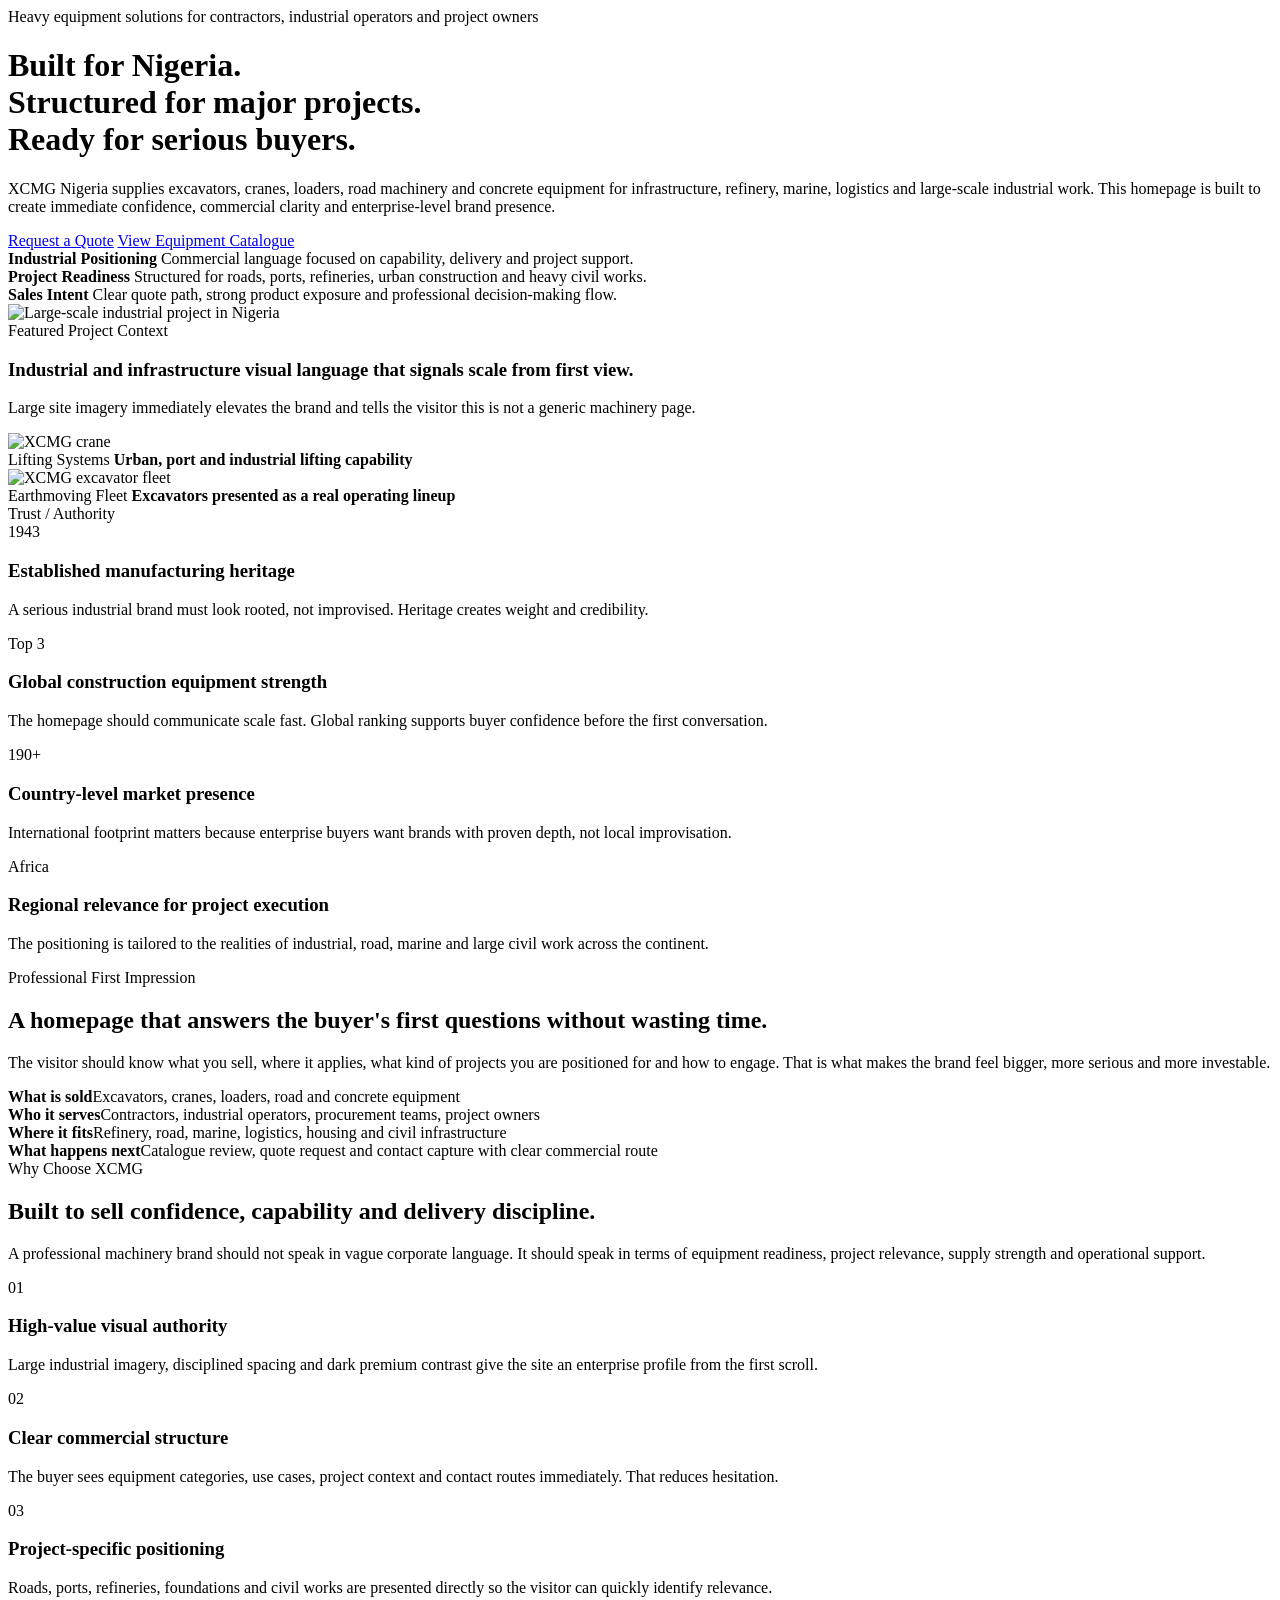
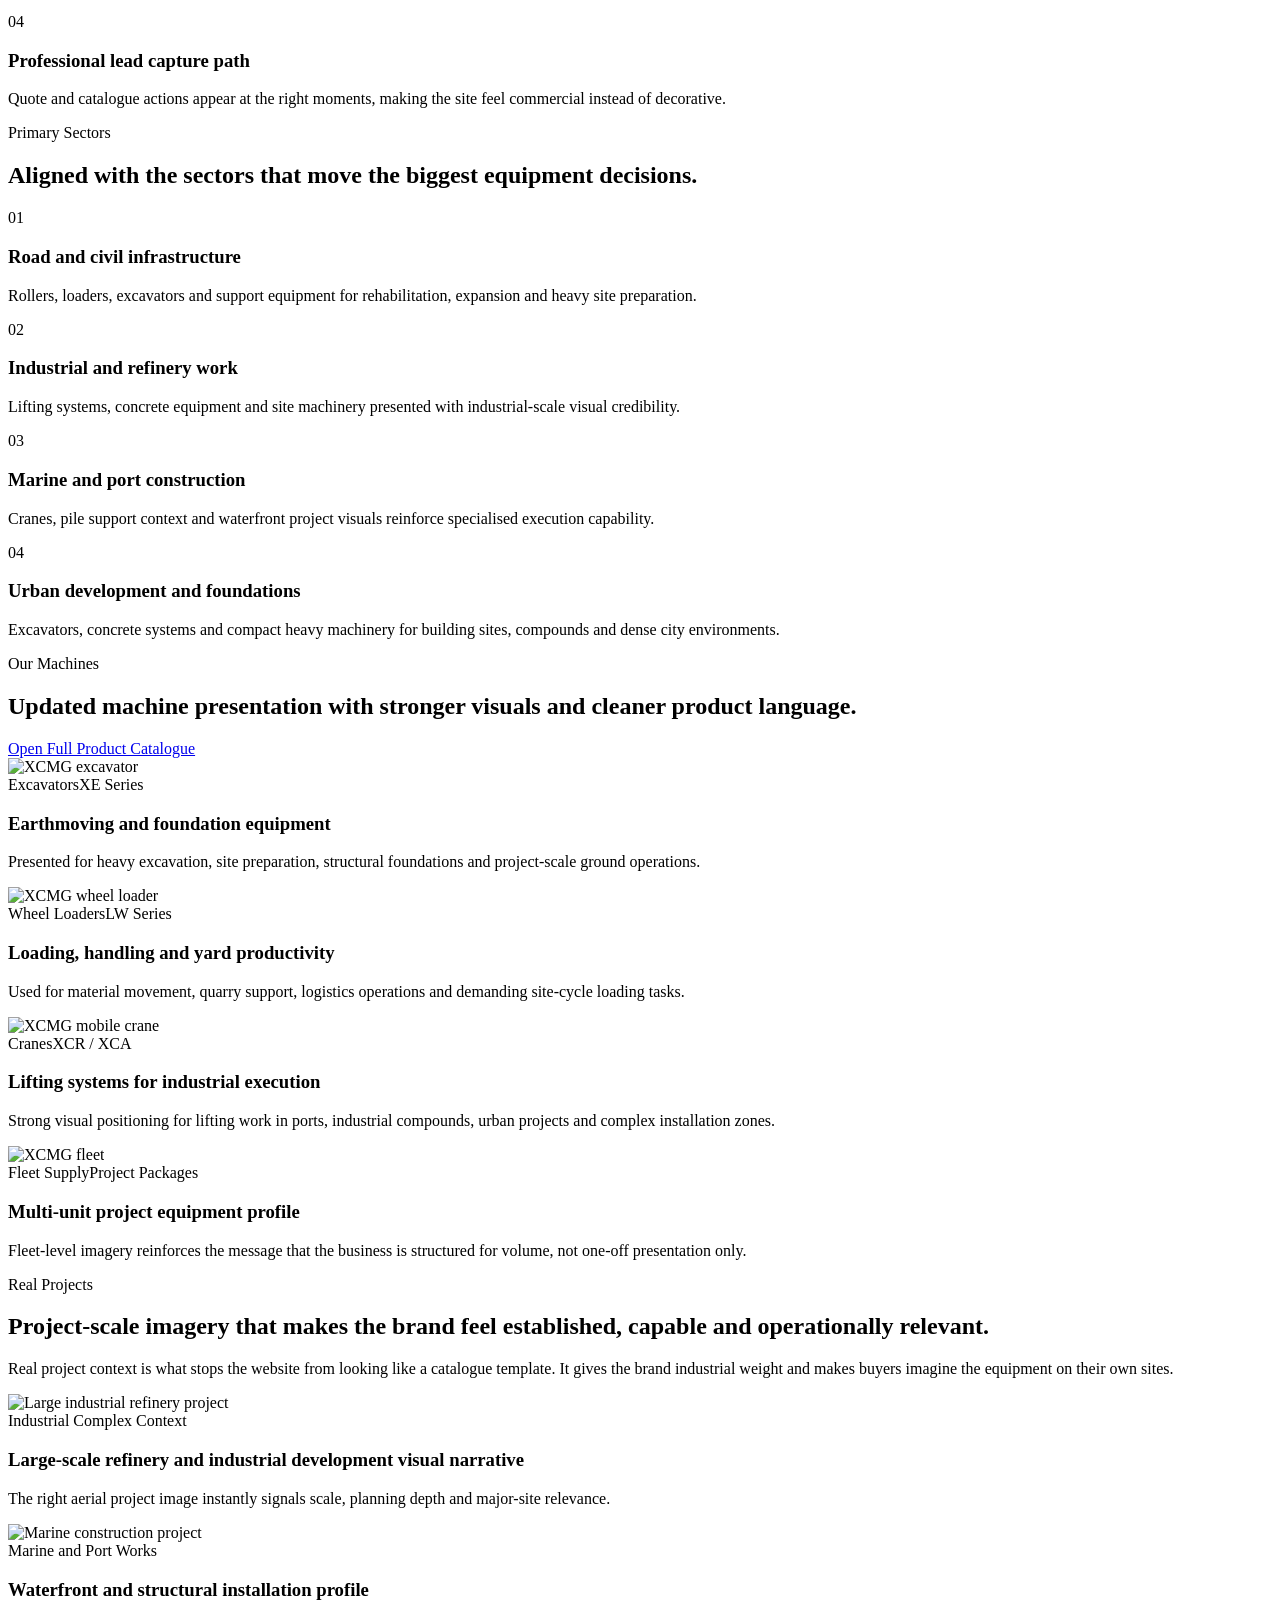
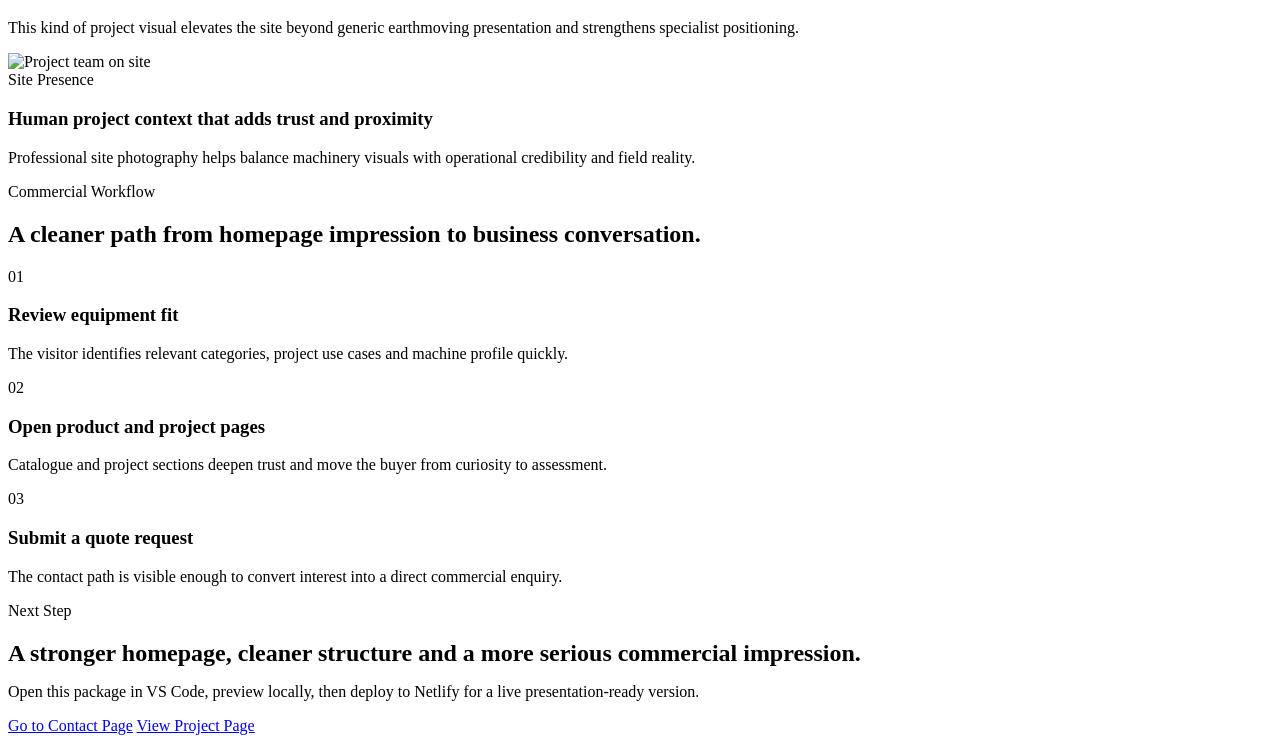
==== index.html @ af23883f "Add files via upload" ====
<!DOCTYPE html>
<html lang="en">
<head>
  <meta charset="UTF-8">
  <meta name="viewport" content="width=device-width, initial-scale=1.0">
  <title>XCMG Nigeria | Heavy Equipment Solutions for Industrial and Infrastructure Projects</title>
  <meta name="description" content="Professional XCMG Nigeria homepage designed for industrial, infrastructure, refinery, road and port projects across Nigeria and West Africa.">
  <link rel="stylesheet" href="css/global.css">
</head>
<body>
  <div id="nav-root"></div>

  <header class="hero hero-pro">
    <div class="hero-overlay-grid"></div>
    <div class="container hero-pro-wrap">
      <div class="hero-copy reveal visible-first">
        <span class="badge">Heavy equipment solutions for contractors, industrial operators and project owners</span>
        <h1>Built for Nigeria.<br>Structured for major projects.<br>Ready for serious buyers.</h1>
        <p>
          XCMG Nigeria supplies excavators, cranes, loaders, road machinery and concrete equipment for infrastructure, refinery,
          marine, logistics and large-scale industrial work. This homepage is built to create immediate confidence, commercial clarity
          and enterprise-level brand presence.
        </p>
        <div class="btn-row hero-actions">
          <a class="btn btn-primary" href="pages/contact.html">Request a Quote</a>
          <a class="btn btn-outline-light" href="pages/products.html">View Equipment Catalogue</a>
        </div>
        <div class="hero-metrics">
          <div class="hero-metric">
            <strong>Industrial Positioning</strong>
            <span>Commercial language focused on capability, delivery and project support.</span>
          </div>
          <div class="hero-metric">
            <strong>Project Readiness</strong>
            <span>Structured for roads, ports, refineries, urban construction and heavy civil works.</span>
          </div>
          <div class="hero-metric">
            <strong>Sales Intent</strong>
            <span>Clear quote path, strong product exposure and professional decision-making flow.</span>
          </div>
        </div>
      </div>

      <aside class="hero-stage reveal visible-first">
        <div class="hero-stage-main">
          <img src="images/dangote-aerial.png" alt="Large-scale industrial project in Nigeria">
          <div class="hero-stage-card">
            <span class="mini-label">Featured Project Context</span>
            <h3>Industrial and infrastructure visual language that signals scale from first view.</h3>
            <p>Large site imagery immediately elevates the brand and tells the visitor this is not a generic machinery page.</p>
          </div>
        </div>
        <div class="hero-stage-grid">
          <article class="stage-tile">
            <img src="images/xcr90-crane.png" alt="XCMG crane">
            <div>
              <span class="mini-label">Lifting Systems</span>
              <strong>Urban, port and industrial lifting capability</strong>
            </div>
          </article>
          <article class="stage-tile">
            <img src="images/excavator-fleet.png" alt="XCMG excavator fleet">
            <div>
              <span class="mini-label">Earthmoving Fleet</span>
              <strong>Excavators presented as a real operating lineup</strong>
            </div>
          </article>
        </div>
      </aside>
    </div>
  </header>

  <section class="section authority-band">
    <div class="container">
      <div class="eyebrow">Trust / Authority</div>
      <div class="authority-grid">
        <article class="authority-card reveal">
          <span class="authority-number">1943</span>
          <h3>Established manufacturing heritage</h3>
          <p>A serious industrial brand must look rooted, not improvised. Heritage creates weight and credibility.</p>
        </article>
        <article class="authority-card reveal">
          <span class="authority-number">Top 3</span>
          <h3>Global construction equipment strength</h3>
          <p>The homepage should communicate scale fast. Global ranking supports buyer confidence before the first conversation.</p>
        </article>
        <article class="authority-card reveal">
          <span class="authority-number">190+</span>
          <h3>Country-level market presence</h3>
          <p>International footprint matters because enterprise buyers want brands with proven depth, not local improvisation.</p>
        </article>
        <article class="authority-card reveal">
          <span class="authority-number">Africa</span>
          <h3>Regional relevance for project execution</h3>
          <p>The positioning is tailored to the realities of industrial, road, marine and large civil work across the continent.</p>
        </article>
      </div>
    </div>
  </section>

  <section class="section section-tight trust-professional">
    <div class="container">
      <div class="trust-professional-grid">
        <div class="reveal">
          <div class="eyebrow">Professional First Impression</div>
          <h2 class="section-title">A homepage that answers the buyer's first questions without wasting time.</h2>
          <p class="section-sub">
            The visitor should know what you sell, where it applies, what kind of projects you are positioned for and how to engage.
            That is what makes the brand feel bigger, more serious and more investable.
          </p>
        </div>
        <div class="trust-professional-panel reveal">
          <div class="trust-row"><strong>What is sold</strong><span>Excavators, cranes, loaders, road and concrete equipment</span></div>
          <div class="trust-row"><strong>Who it serves</strong><span>Contractors, industrial operators, procurement teams, project owners</span></div>
          <div class="trust-row"><strong>Where it fits</strong><span>Refinery, road, marine, logistics, housing and civil infrastructure</span></div>
          <div class="trust-row"><strong>What happens next</strong><span>Catalogue review, quote request and contact capture with clear commercial route</span></div>
        </div>
      </div>
    </div>
  </section>

  <section class="section why-xcmg">
    <div class="container">
      <div class="eyebrow">Why Choose XCMG</div>
      <h2 class="section-title reveal">Built to sell confidence, capability and delivery discipline.</h2>
      <p class="section-sub reveal">
        A professional machinery brand should not speak in vague corporate language. It should speak in terms of equipment readiness,
        project relevance, supply strength and operational support.
      </p>
      <div class="why-grid">
        <article class="why-card reveal">
          <span class="why-index">01</span>
          <h3>High-value visual authority</h3>
          <p>Large industrial imagery, disciplined spacing and dark premium contrast give the site an enterprise profile from the first scroll.</p>
        </article>
        <article class="why-card reveal">
          <span class="why-index">02</span>
          <h3>Clear commercial structure</h3>
          <p>The buyer sees equipment categories, use cases, project context and contact routes immediately. That reduces hesitation.</p>
        </article>
        <article class="why-card reveal">
          <span class="why-index">03</span>
          <h3>Project-specific positioning</h3>
          <p>Roads, ports, refineries, foundations and civil works are presented directly so the visitor can quickly identify relevance.</p>
        </article>
        <article class="why-card reveal">
          <span class="why-index">04</span>
          <h3>Professional lead capture path</h3>
          <p>Quote and catalogue actions appear at the right moments, making the site feel commercial instead of decorative.</p>
        </article>
      </div>
    </div>
  </section>

  <section class="section sectors-strip">
    <div class="container">
      <div class="eyebrow">Primary Sectors</div>
      <h2 class="section-title reveal">Aligned with the sectors that move the biggest equipment decisions.</h2>
      <div class="sector-grid-pro">
        <article class="sector-card-pro card reveal">
          <span class="sector-code">01</span>
          <h3>Road and civil infrastructure</h3>
          <p>Rollers, loaders, excavators and support equipment for rehabilitation, expansion and heavy site preparation.</p>
        </article>
        <article class="sector-card-pro card reveal">
          <span class="sector-code">02</span>
          <h3>Industrial and refinery work</h3>
          <p>Lifting systems, concrete equipment and site machinery presented with industrial-scale visual credibility.</p>
        </article>
        <article class="sector-card-pro card reveal">
          <span class="sector-code">03</span>
          <h3>Marine and port construction</h3>
          <p>Cranes, pile support context and waterfront project visuals reinforce specialised execution capability.</p>
        </article>
        <article class="sector-card-pro card reveal">
          <span class="sector-code">04</span>
          <h3>Urban development and foundations</h3>
          <p>Excavators, concrete systems and compact heavy machinery for building sites, compounds and dense city environments.</p>
        </article>
      </div>
    </div>
  </section>

  <section class="section our-machines-pro">
    <div class="container">
      <div class="machines-header">
        <div>
          <div class="eyebrow">Our Machines</div>
          <h2 class="section-title reveal">Updated machine presentation with stronger visuals and cleaner product language.</h2>
        </div>
        <a class="btn btn-outline reveal" href="pages/products.html">Open Full Product Catalogue</a>
      </div>
      <div class="machine-grid-pro">
        <article class="machine-card-pro reveal">
          <div class="machine-media-pro"><img src="images/xe215c-cutout.png" alt="XCMG excavator"></div>
          <div class="machine-body-pro">
            <div class="machine-head"><span class="machine-label">Excavators</span><span class="machine-model">XE Series</span></div>
            <h3>Earthmoving and foundation equipment</h3>
            <p>Presented for heavy excavation, site preparation, structural foundations and project-scale ground operations.</p>
          </div>
        </article>
        <article class="machine-card-pro reveal">
          <div class="machine-media-pro"><img src="images/loader-yard.png" alt="XCMG wheel loader"></div>
          <div class="machine-body-pro">
            <div class="machine-head"><span class="machine-label">Wheel Loaders</span><span class="machine-model">LW Series</span></div>
            <h3>Loading, handling and yard productivity</h3>
            <p>Used for material movement, quarry support, logistics operations and demanding site-cycle loading tasks.</p>
          </div>
        </article>
        <article class="machine-card-pro reveal">
          <div class="machine-media-pro"><img src="images/xcr90-crane.png" alt="XCMG mobile crane"></div>
          <div class="machine-body-pro">
            <div class="machine-head"><span class="machine-label">Cranes</span><span class="machine-model">XCR / XCA</span></div>
            <h3>Lifting systems for industrial execution</h3>
            <p>Strong visual positioning for lifting work in ports, industrial compounds, urban projects and complex installation zones.</p>
          </div>
        </article>
        <article class="machine-card-pro reveal">
          <div class="machine-media-pro"><img src="images/excavator-fleet.png" alt="XCMG fleet"></div>
          <div class="machine-body-pro">
            <div class="machine-head"><span class="machine-label">Fleet Supply</span><span class="machine-model">Project Packages</span></div>
            <h3>Multi-unit project equipment profile</h3>
            <p>Fleet-level imagery reinforces the message that the business is structured for volume, not one-off presentation only.</p>
          </div>
        </article>
      </div>
    </div>
  </section>

  <section class="section real-projects-pro">
    <div class="container">
      <div class="eyebrow">Real Projects</div>
      <h2 class="section-title reveal">Project-scale imagery that makes the brand feel established, capable and operationally relevant.</h2>
      <p class="section-sub reveal">
        Real project context is what stops the website from looking like a catalogue template. It gives the brand industrial weight and
        makes buyers imagine the equipment on their own sites.
      </p>

      <div class="projects-grid-pro">
        <article class="project-pro project-large reveal">
          <div class="project-pro-media"><img src="images/dangote-aerial.png" alt="Large industrial refinery project"></div>
          <div class="project-pro-body">
            <span class="stat-chip">Industrial Complex Context</span>
            <h3>Large-scale refinery and industrial development visual narrative</h3>
            <p>The right aerial project image instantly signals scale, planning depth and major-site relevance.</p>
          </div>
        </article>
        <article class="project-pro reveal">
          <div class="project-pro-media"><img src="images/marine-crane-project.png" alt="Marine construction project"></div>
          <div class="project-pro-body">
            <span class="stat-chip">Marine and Port Works</span>
            <h3>Waterfront and structural installation profile</h3>
            <p>This kind of project visual elevates the site beyond generic earthmoving presentation and strengthens specialist positioning.</p>
          </div>
        </article>
        <article class="project-pro reveal">
          <div class="project-pro-media"><img src="images/site-team.png" alt="Project team on site"></div>
          <div class="project-pro-body">
            <span class="stat-chip">Site Presence</span>
            <h3>Human project context that adds trust and proximity</h3>
            <p>Professional site photography helps balance machinery visuals with operational credibility and field reality.</p>
          </div>
        </article>
      </div>
    </div>
  </section>

  <section class="section section-tight process-band">
    <div class="container">
      <div class="eyebrow">Commercial Workflow</div>
      <h2 class="section-title reveal">A cleaner path from homepage impression to business conversation.</h2>
      <div class="process-grid-pro">
        <article class="process-card reveal">
          <span>01</span>
          <h3>Review equipment fit</h3>
          <p>The visitor identifies relevant categories, project use cases and machine profile quickly.</p>
        </article>
        <article class="process-card reveal">
          <span>02</span>
          <h3>Open product and project pages</h3>
          <p>Catalogue and project sections deepen trust and move the buyer from curiosity to assessment.</p>
        </article>
        <article class="process-card reveal">
          <span>03</span>
          <h3>Submit a quote request</h3>
          <p>The contact path is visible enough to convert interest into a direct commercial enquiry.</p>
        </article>
      </div>
    </div>
  </section>

  <section class="section-sm">
    <div class="container">
      <div class="cta-band reveal">
        <div>
          <div class="eyebrow">Next Step</div>
          <h2 class="section-title light" style="margin-bottom:10px">A stronger homepage, cleaner structure and a more serious commercial impression.</h2>
          <p class="section-sub light">Open this package in VS Code, preview locally, then deploy to Netlify for a live presentation-ready version.</p>
        </div>
        <div class="btn-row">
          <a class="btn btn-primary" href="pages/contact.html">Go to Contact Page</a>
          <a class="btn btn-outline-light" href="pages/projects.html">View Project Page</a>
        </div>
      </div>
    </div>
  </section>

  <div id="footer-root"></div>
  <script src="js/global.js"></script>
  <script>injectLayout('home');</script>
</body>
</html>
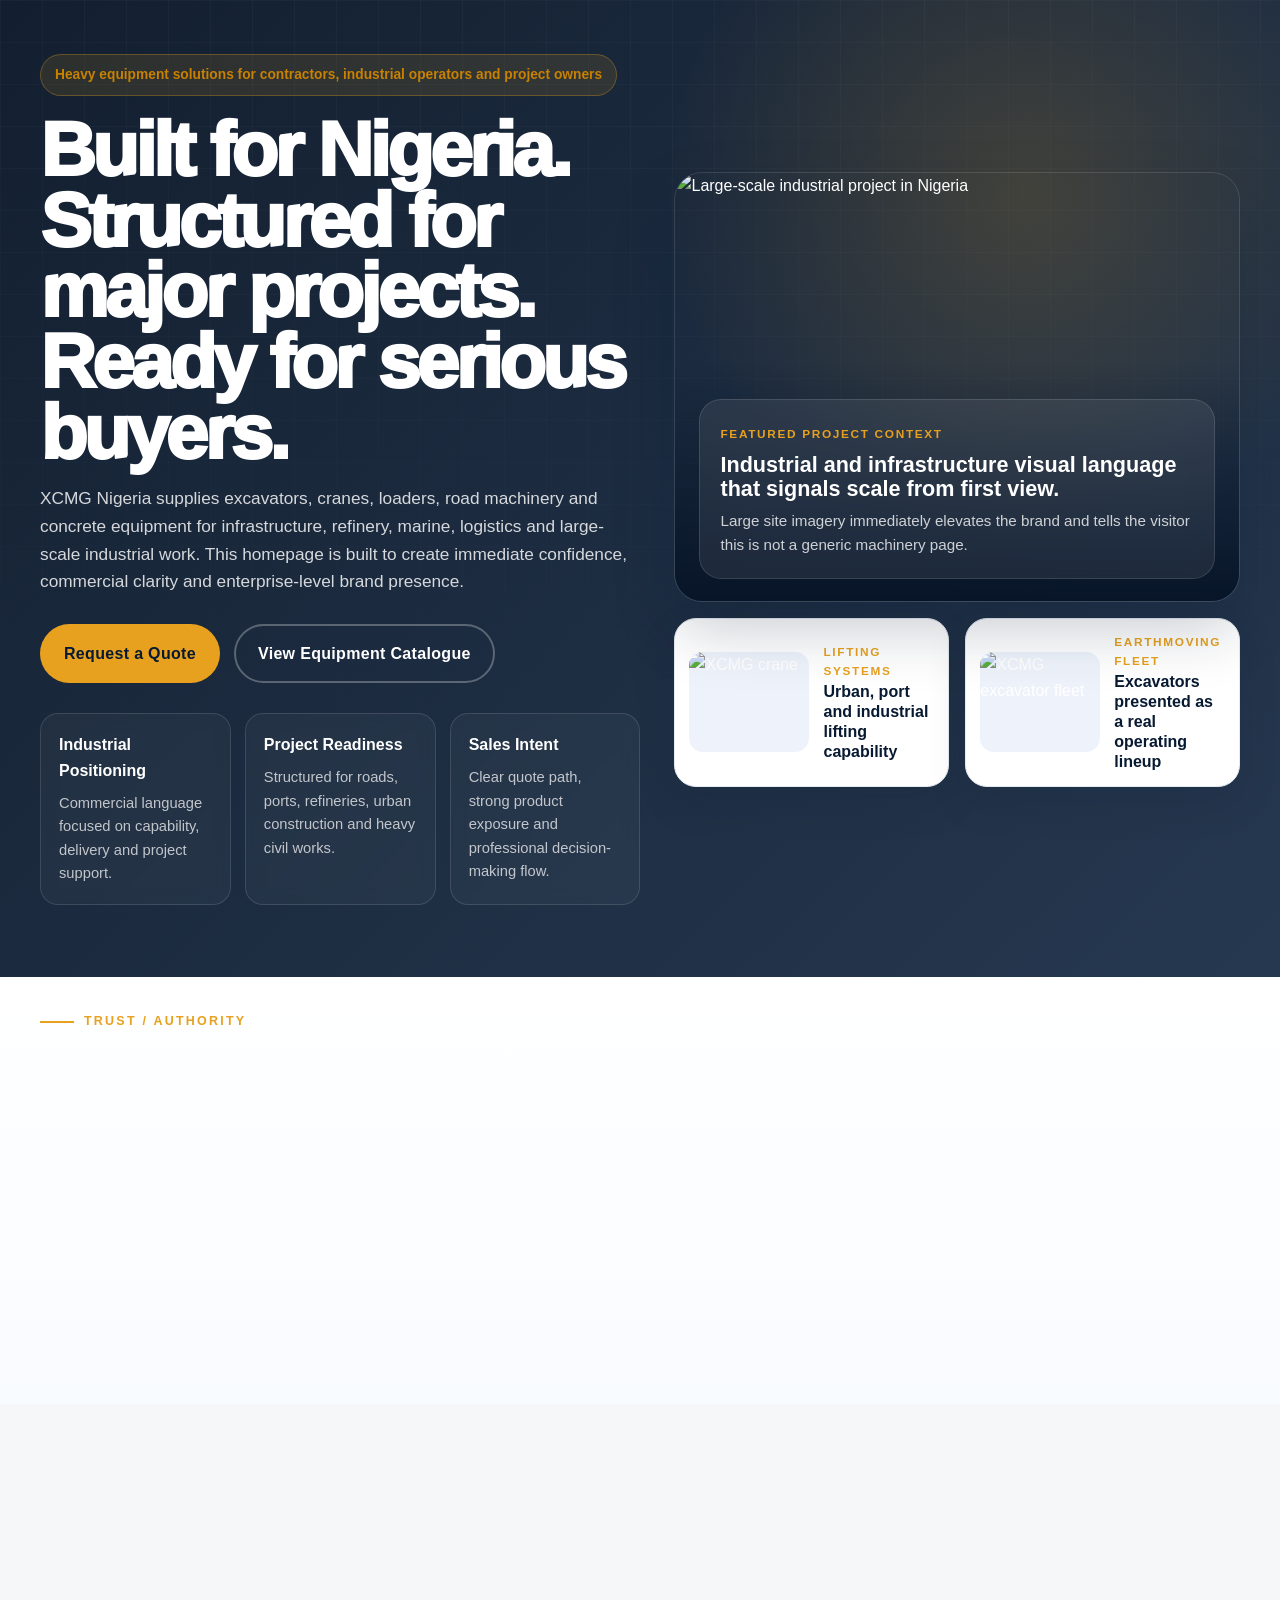
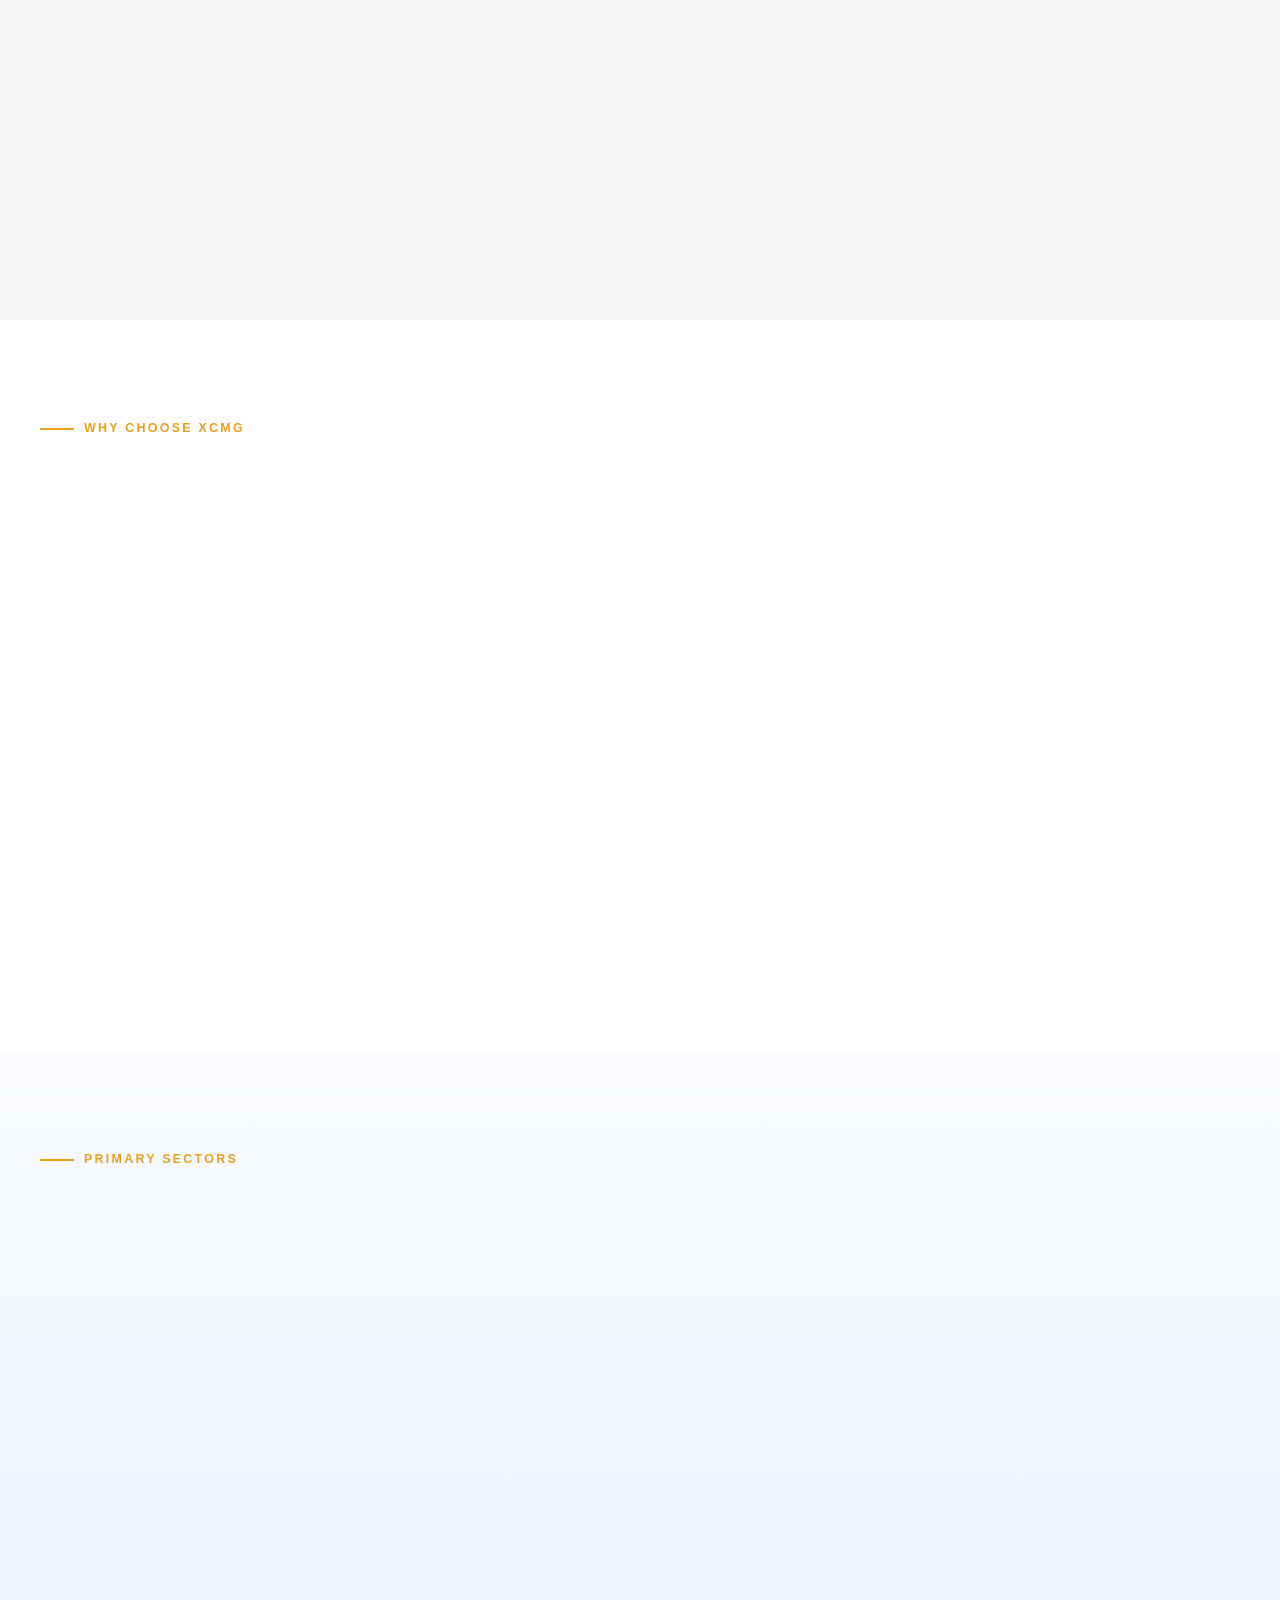
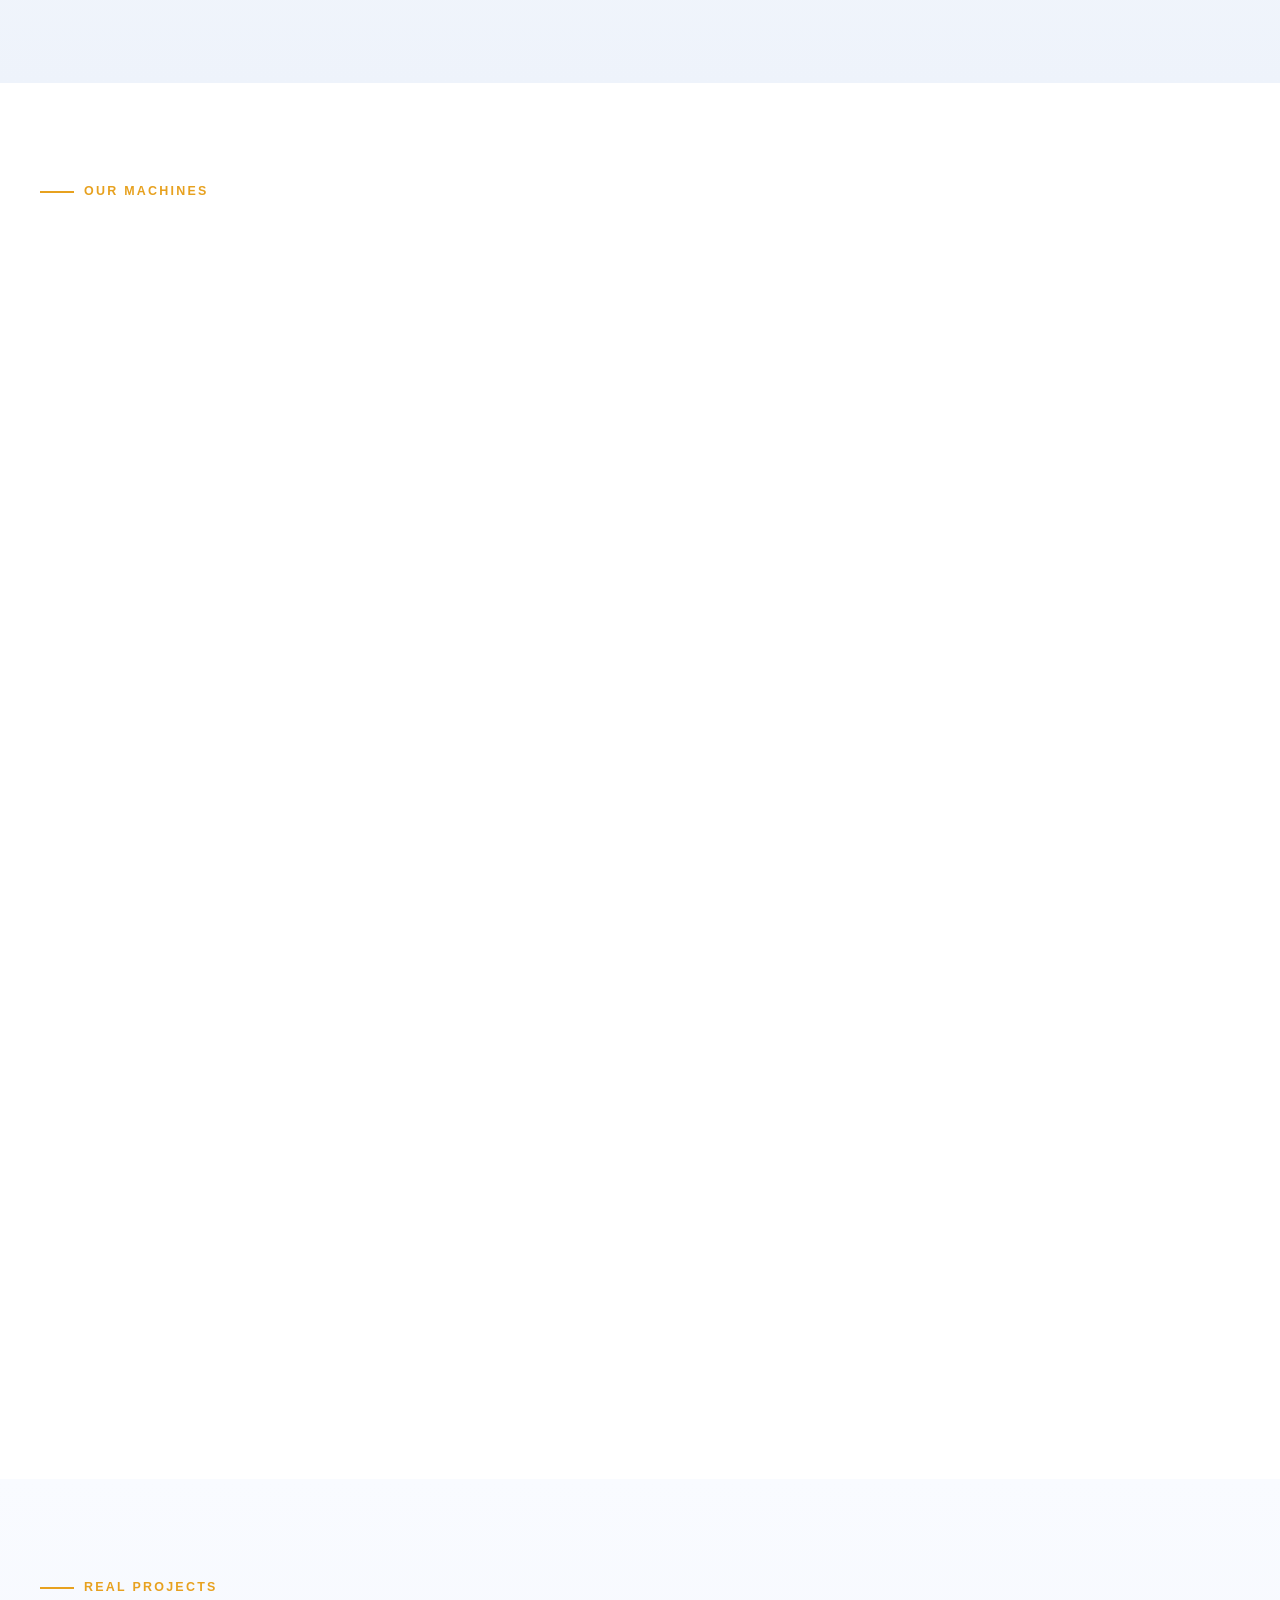
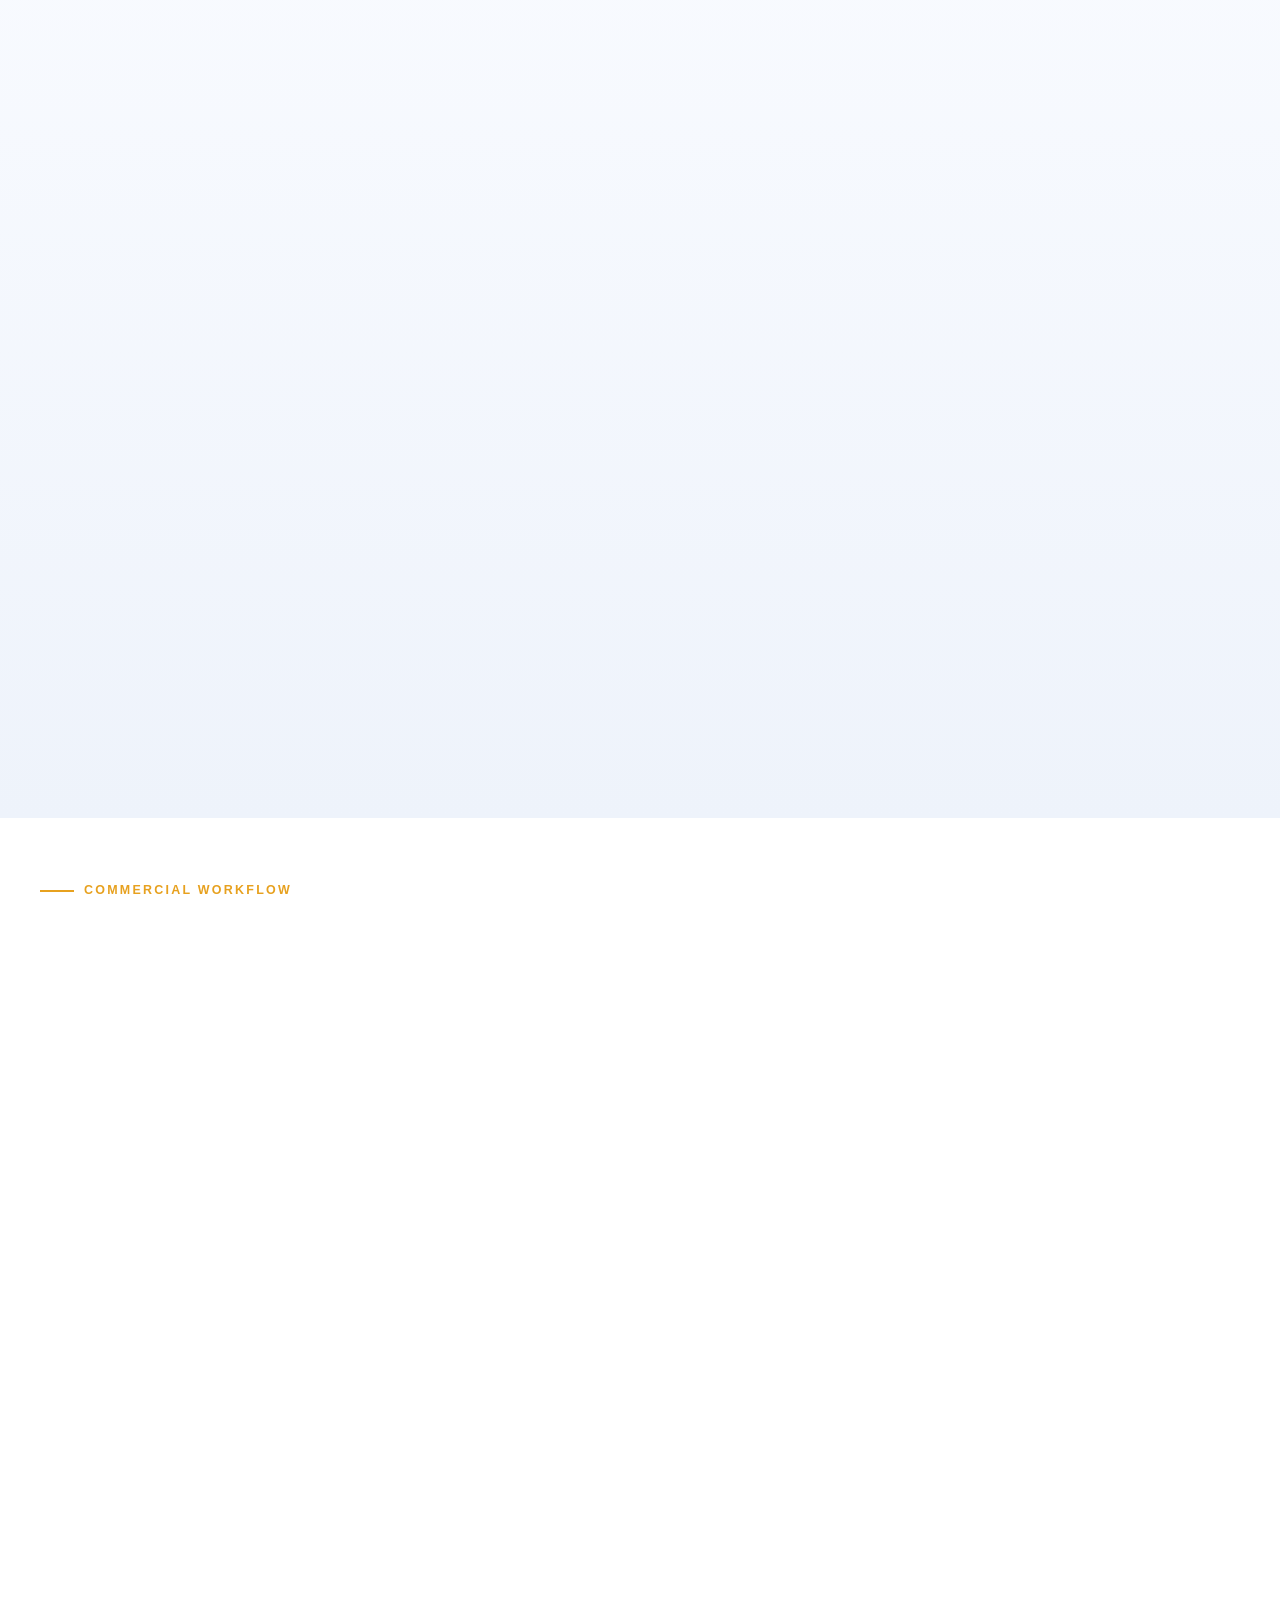
==== commit 22be8e7a: "Update stylesheet link path in index.html" ====
--- a/index.html
+++ b/index.html
@@ -5,7 +5,7 @@
   <meta name="viewport" content="width=device-width, initial-scale=1.0">
   <title>XCMG Nigeria | Heavy Equipment Solutions for Industrial and Infrastructure Projects</title>
   <meta name="description" content="Professional XCMG Nigeria homepage designed for industrial, infrastructure, refinery, road and port projects across Nigeria and West Africa.">
-  <link rel="stylesheet" href="css/global.css">
+  <link rel="stylesheet" href="global.css">
 </head>
 <body>
   <div id="nav-root"></div>
--- a/global.css
+++ b/global.css
@@ -0,0 +1,240 @@
+:root{
+  --navy:#081a32;
+  --navy-2:#0d274a;
+  --navy-3:#133761;
+  --gold:#e7a11f;
+  --gold-2:#f2bc55;
+  --white:#fff;
+  --off:#f6f7f9;
+  --text:#172033;
+  --muted:#6c768a;
+  --line:#e5e9f0;
+  --success:#1fa971;
+  --shadow:0 16px 40px rgba(8,26,50,.12);
+  --shadow-lg:0 28px 60px rgba(8,26,50,.22);
+  --radius:16px;
+  --radius-sm:10px;
+  --container:1200px;
+  --nav-h:78px;
+}
+*{box-sizing:border-box}
+html{scroll-behavior:smooth}
+body{margin:0;font-family:Inter,Segoe UI,Roboto,Arial,sans-serif;color:var(--text);background:#fff;line-height:1.6}
+a{text-decoration:none;color:inherit}
+img{max-width:100%;display:block}
+button,input,select,textarea{font:inherit}
+.container{width:min(var(--container),calc(100% - 40px));margin:0 auto}
+.section{padding:92px 0}
+.section-sm{padding:72px 0}
+.section-title{font-size:clamp(2rem,4vw,3.5rem);line-height:.95;letter-spacing:-.03em;margin:0 0 14px;font-weight:900}
+.section-title.light{color:#fff}
+.section-sub{max-width:720px;color:var(--muted);font-size:1.05rem;margin:0}
+.section-sub.light{color:rgba(255,255,255,.78)}
+.eyebrow{display:inline-flex;align-items:center;gap:10px;text-transform:uppercase;font-size:.78rem;letter-spacing:.18em;font-weight:800;color:var(--gold);margin-bottom:14px}
+.eyebrow:before{content:"";width:34px;height:2px;background:var(--gold)}
+.btn-row{display:flex;gap:14px;flex-wrap:wrap}
+.btn{display:inline-flex;align-items:center;justify-content:center;gap:10px;padding:15px 22px;border-radius:999px;font-weight:800;letter-spacing:.02em;transition:.22s ease;border:2px solid transparent;cursor:pointer}
+.btn:hover{transform:translateY(-2px)}
+.btn-primary{background:var(--gold);color:var(--navy)}
+.btn-primary:hover{background:var(--gold-2)}
+.btn-dark{background:var(--navy);color:#fff}
+.btn-dark:hover{background:var(--navy-2)}
+.btn-outline{border-color:#c8d0dd;color:var(--navy);background:#fff}
+.btn-outline:hover{border-color:var(--navy);background:#f9fbff}
+.btn-outline-light{border-color:rgba(255,255,255,.28);color:#fff;background:transparent}
+.btn-outline-light:hover{background:rgba(255,255,255,.08)}
+.btn-whatsapp{background:#25d366;color:#fff}
+.badge{display:inline-flex;align-items:center;gap:8px;background:rgba(231,161,31,.12);color:#c88100;border:1px solid rgba(231,161,31,.3);padding:9px 14px;border-radius:999px;font-size:.86rem;font-weight:700}
+.card{background:#fff;border:1px solid var(--line);border-radius:var(--radius);box-shadow:var(--shadow)}
+.grid-2,.grid-3,.grid-4{display:grid;gap:24px}
+.grid-2{grid-template-columns:repeat(2,minmax(0,1fr))}
+.grid-3{grid-template-columns:repeat(3,minmax(0,1fr))}
+.grid-4{grid-template-columns:repeat(4,minmax(0,1fr))}
+.topbar{background:var(--navy);color:#fff;font-size:.88rem;border-bottom:1px solid rgba(255,255,255,.09)}
+.topbar-inner{display:flex;justify-content:space-between;gap:16px;padding:10px 0;flex-wrap:wrap}
+.nav{position:sticky;top:0;z-index:50;background:rgba(8,26,50,.94);backdrop-filter:blur(14px);border-bottom:1px solid rgba(255,255,255,.08)}
+.nav-inner{height:var(--nav-h);display:flex;align-items:center;justify-content:space-between;gap:20px}
+.brand{display:flex;align-items:center;gap:14px;font-weight:900;color:#fff}
+.brand img{height:40px;width:auto}
+.brand small{display:block;font-weight:700;font-size:.72rem;letter-spacing:.18em;text-transform:uppercase;color:var(--gold)}
+.nav-links{display:flex;align-items:center;gap:8px;flex-wrap:wrap}
+.nav-links a{padding:10px 14px;border-radius:999px;color:rgba(255,255,255,.85);font-weight:700;font-size:.95rem}
+.nav-links a:hover,.nav-links a.active{background:rgba(255,255,255,.08);color:#fff}
+.nav-toggle{display:none;background:none;border:none;color:#fff;font-size:1.8rem}
+.mobile-menu{display:none;background:var(--navy);padding:0 20px 18px}
+.mobile-menu a{display:block;color:#fff;padding:12px 0;border-top:1px solid rgba(255,255,255,.08);font-weight:700}
+.hero{position:relative;overflow:hidden;background:linear-gradient(135deg,rgba(8,26,50,.96),rgba(13,39,74,.88)),url('../images/dangote-refinery.jpg') center/cover no-repeat;color:#fff}
+.hero:after{content:"";position:absolute;inset:0;background:radial-gradient(circle at 80% 20%,rgba(231,161,31,.18),transparent 28%)}
+.hero-wrap{position:relative;z-index:1;display:grid;grid-template-columns:1.15fr .85fr;gap:36px;min-height:calc(100vh - var(--nav-h) - 42px);align-items:center;padding:48px 0 70px}
+.hero h1{font-size:clamp(2.7rem,6vw,5.8rem);line-height:.92;letter-spacing:-.05em;margin:18px 0 18px;font-weight:1000;text-transform:none}
+.hero p{font-size:1.08rem;max-width:670px;color:rgba(255,255,255,.82);margin:0 0 28px}
+.hero-kpis{display:grid;grid-template-columns:repeat(3,minmax(0,1fr));gap:14px;margin-top:26px}
+.kpi{background:rgba(255,255,255,.06);border:1px solid rgba(255,255,255,.12);padding:18px;border-radius:18px}
+.kpi strong{display:block;font-size:1.8rem;color:var(--gold);line-height:1;margin-bottom:6px}
+.kpi span{display:block;color:rgba(255,255,255,.76);font-size:.86rem}
+.hero-panel{background:linear-gradient(180deg,rgba(255,255,255,.08),rgba(255,255,255,.04));border:1px solid rgba(255,255,255,.12);padding:24px;border-radius:28px;box-shadow:var(--shadow-lg)}
+.hero-panel .quick-grid{display:grid;grid-template-columns:repeat(2,minmax(0,1fr));gap:12px;margin:20px 0}
+.quick-item{background:#fff;color:var(--navy);padding:18px;border-radius:18px}
+.quick-item strong{display:block;font-size:1rem;margin-bottom:5px}
+.quick-item span{font-size:.9rem;color:#5d6678}
+.trust-strip{background:#fff;border-bottom:1px solid var(--line)}
+.trust-grid{display:grid;grid-template-columns:repeat(4,minmax(0,1fr));gap:16px;padding:24px 0}
+.trust-item{display:flex;gap:14px;align-items:flex-start;padding:16px 18px;border-radius:18px;background:var(--off)}
+.trust-item strong{display:block;font-size:1.1rem;color:var(--navy)}
+.trust-item span{color:var(--muted);font-size:.92rem}
+.sector-card,.value-card,.product-card,.project-card,.testimonial,.office-card{overflow:hidden}
+.sector-card{padding:26px}
+.sector-card strong{font-size:1.15rem;color:var(--navy)}
+.sector-card p{color:var(--muted);margin:.5rem 0 0}
+.value-card{padding:26px;background:#fff;border:1px solid var(--line);border-radius:var(--radius)}
+.value-card h3{margin:10px 0 8px;font-size:1.15rem}
+.value-card p{margin:0;color:var(--muted)}
+.products-wrap{display:grid;grid-template-columns:330px 1fr;gap:28px;align-items:start}
+.sidebar{position:sticky;top:100px;padding:24px;border-radius:24px;background:linear-gradient(180deg,#0a213f,#0f315a);color:#fff}
+.sidebar h3{margin:0 0 8px;font-size:1.4rem}
+.sidebar p{margin:0 0 18px;color:rgba(255,255,255,.78)}
+.sidebar .stack{display:grid;gap:10px}
+.sidebar .pill{display:flex;justify-content:space-between;align-items:center;background:rgba(255,255,255,.08);padding:12px 14px;border-radius:999px;font-weight:700}
+.product-grid{display:grid;grid-template-columns:repeat(2,minmax(0,1fr));gap:22px}
+.product-card{background:#fff;border:1px solid var(--line);border-radius:22px;overflow:hidden;transition:.22s ease}
+.product-card:hover,.project-card:hover,.testimonial:hover{transform:translateY(-4px);box-shadow:var(--shadow-lg)}
+.product-media{height:260px;background:#f1f4f9}
+.product-media img{width:100%;height:100%;object-fit:cover}
+.product-body{padding:22px}
+.product-meta{display:flex;justify-content:space-between;gap:10px;align-items:center;margin-bottom:8px}
+.product-body h3{margin:0;font-size:1.4rem}
+.product-body p{margin:10px 0 16px;color:var(--muted)}
+.specs{display:grid;grid-template-columns:repeat(2,minmax(0,1fr));gap:10px;margin-bottom:18px}
+.spec{background:var(--off);padding:11px 12px;border-radius:14px}
+.spec small{display:block;color:var(--muted);text-transform:uppercase;font-size:.72rem;letter-spacing:.08em}
+.spec strong{display:block;color:var(--navy);margin-top:4px}
+.projects{background:linear-gradient(180deg,#f9fbff,#eff4fb)}
+.project-card{background:#fff;border:1px solid var(--line);border-radius:24px}
+.project-media{height:230px}
+.project-media img{width:100%;height:100%;object-fit:cover}
+.project-body{padding:22px}
+.project-body h3{margin:8px 0 10px;font-size:1.35rem}
+.project-body p{margin:0;color:var(--muted)}
+.stat-chip{display:inline-flex;align-items:center;gap:8px;padding:8px 12px;background:#fff2d7;color:#936000;border-radius:999px;font-weight:800;font-size:.84rem}
+.cta-band{background:linear-gradient(135deg,#0a213f,#12355e);color:#fff;border-radius:32px;padding:36px;display:flex;justify-content:space-between;gap:28px;align-items:center}
+.testimonial{padding:26px;border:1px solid var(--line);border-radius:22px;background:#fff}
+.testimonial p{color:var(--muted)}
+.testimonial strong{display:block;color:var(--navy);margin-top:16px}
+.contact-wrap{display:grid;grid-template-columns:.95fr 1.05fr;gap:28px}
+.contact-card{padding:30px;border-radius:24px;background:#fff;border:1px solid var(--line)}
+.contact-list{display:grid;gap:14px;margin-top:18px}
+.contact-item{padding:16px 18px;border-radius:16px;background:var(--off)}
+.contact-item strong{display:block;color:var(--navy)}
+.contact-item span{color:var(--muted);font-size:.95rem}
+form{display:grid;gap:16px}
+.form-grid{display:grid;grid-template-columns:repeat(2,minmax(0,1fr));gap:16px}
+label{display:grid;gap:7px;font-weight:700;color:var(--navy)}
+input,select,textarea{width:100%;padding:14px 16px;border:1px solid #ced6e3;border-radius:14px;background:#fff;color:var(--text)}
+textarea{min-height:130px;resize:vertical}
+.footer{background:#071629;color:#fff;margin-top:80px}
+.footer-main{display:grid;grid-template-columns:1.3fr .9fr .9fr;gap:30px;padding:54px 0}
+.footer h4{margin:0 0 14px;color:var(--gold)}
+.footer p,.footer a{color:rgba(255,255,255,.76)}
+.footer-links{display:grid;gap:10px}
+.footer-bottom{border-top:1px solid rgba(255,255,255,.08);padding:16px 0;color:rgba(255,255,255,.55);font-size:.92rem}
+.page-hero{padding:78px 0;background:linear-gradient(135deg,rgba(8,26,50,.96),rgba(13,39,74,.9));color:#fff}
+.page-hero h1{font-size:clamp(2.4rem,5vw,4.6rem);line-height:.95;margin:0 0 14px}
+.breadcrumb{display:flex;gap:8px;flex-wrap:wrap;color:rgba(255,255,255,.75);font-size:.92rem;margin-bottom:14px}
+.table-like{display:grid;gap:16px}
+.office-grid{display:grid;grid-template-columns:repeat(2,minmax(0,1fr));gap:16px}
+.office-card{padding:20px;border:1px solid var(--line);border-radius:18px;background:#fff}
+.callout{padding:20px 22px;border-left:4px solid var(--gold);background:#fff8ea;border-radius:14px;color:#6a5a2f}
+.reveal{opacity:0;transform:translateY(20px);transition:all .6s ease}
+.reveal.visible{opacity:1;transform:none}
+@media (max-width: 1080px){
+  .hero-wrap,.products-wrap,.contact-wrap,.footer-main{grid-template-columns:1fr}
+  .product-grid,.grid-4{grid-template-columns:repeat(2,minmax(0,1fr))}
+  .trust-grid{grid-template-columns:repeat(2,minmax(0,1fr))}
+  .sidebar{position:static}
+}
+@media (max-width: 760px){
+  .nav-links,.nav .btn{display:none}
+  .nav-toggle{display:block}
+  .mobile-menu.open{display:block}
+  .hero-wrap{min-height:auto;padding:34px 0 54px}
+  .hero-kpis,.product-grid,.grid-3,.grid-4,.grid-2,.trust-grid,.form-grid,.office-grid{grid-template-columns:1fr}
+  .cta-band{padding:28px;display:grid}
+  .section{padding:74px 0}
+  .container{width:min(var(--container),calc(100% - 28px))}
+}
+
+
+/* Professional homepage update */
+.nav-toggle{padding:0;width:44px;height:44px;display:none;align-items:center;justify-content:center;border:1px solid rgba(255,255,255,.14);border-radius:12px}
+.nav-toggle span{display:block;width:18px;height:2px;background:#fff;position:relative}
+.nav-toggle span::before,.nav-toggle span::after{content:"";position:absolute;left:0;width:18px;height:2px;background:#fff}
+.nav-toggle span::before{top:-6px}.nav-toggle span::after{top:6px}
+.hero-pro{background:linear-gradient(135deg,rgba(4,17,35,.94),rgba(8,29,56,.88)),url('../images/refinery-detail.png') center/cover no-repeat}
+.hero-overlay-grid{position:absolute;inset:0;background-image:linear-gradient(rgba(255,255,255,.035) 1px,transparent 1px),linear-gradient(90deg,rgba(255,255,255,.035) 1px,transparent 1px);background-size:42px 42px;mask-image:linear-gradient(180deg,rgba(0,0,0,.75),transparent 95%)}
+.hero-pro-wrap{position:relative;z-index:1;display:grid;grid-template-columns:1.03fr .97fr;gap:34px;min-height:calc(100vh - var(--nav-h) - 42px);align-items:center;padding:54px 0 72px}
+.hero-copy{max-width:720px}
+.hero-actions{margin-bottom:10px}
+.hero-metrics{display:grid;grid-template-columns:repeat(3,minmax(0,1fr));gap:14px;margin-top:30px}
+.hero-metric{padding:18px;border:1px solid rgba(255,255,255,.12);background:rgba(255,255,255,.04);backdrop-filter:blur(8px);border-radius:18px}
+.hero-metric strong{display:block;font-size:1rem;color:#fff;margin-bottom:8px}
+.hero-metric span{display:block;font-size:.92rem;color:rgba(255,255,255,.72)}
+.hero-stage{display:grid;gap:16px}
+.hero-stage-main{position:relative;min-height:430px;border-radius:28px;overflow:hidden;border:1px solid rgba(255,255,255,.12);box-shadow:var(--shadow-lg)}
+.hero-stage-main img{width:100%;height:100%;object-fit:cover}
+.hero-stage-main::after{content:"";position:absolute;inset:0;background:linear-gradient(180deg,transparent 45%,rgba(6,19,38,.92) 100%)}
+.hero-stage-card{position:absolute;left:24px;right:24px;bottom:22px;z-index:1;background:rgba(255,255,255,.08);backdrop-filter:blur(12px);padding:20px;border:1px solid rgba(255,255,255,.12);border-radius:22px;color:#fff}
+.hero-stage-card h3{margin:8px 0 8px;font-size:1.35rem;line-height:1.1}.hero-stage-card p{margin:0;color:rgba(255,255,255,.78);font-size:.95rem}
+.hero-stage-grid{display:grid;grid-template-columns:repeat(2,minmax(0,1fr));gap:16px}
+.stage-tile{display:grid;grid-template-columns:120px 1fr;gap:14px;align-items:center;padding:14px;background:#fff;border:1px solid var(--line);border-radius:22px;box-shadow:var(--shadow)}
+.stage-tile img{width:100%;height:100px;object-fit:cover;border-radius:14px;background:#eef3fb}.stage-tile strong{display:block;color:var(--navy);line-height:1.25}
+.mini-label{display:inline-block;font-size:.74rem;letter-spacing:.14em;text-transform:uppercase;color:var(--gold);font-weight:800}
+.authority-band{padding:28px 0 40px;background:linear-gradient(180deg,#ffffff,#f8fbff)}
+.authority-grid{display:grid;grid-template-columns:repeat(4,minmax(0,1fr));gap:18px;margin-top:10px}
+.authority-card{background:#fff;border:1px solid var(--line);border-radius:24px;padding:24px;box-shadow:var(--shadow)}
+.authority-number{display:block;font-size:2rem;font-weight:900;color:var(--gold);letter-spacing:-.04em;margin-bottom:10px}
+.authority-card h3{margin:0 0 8px;font-size:1.2rem;color:var(--navy)}.authority-card p{margin:0;color:var(--muted)}
+.section-tight{padding-top:56px;padding-bottom:56px}
+.trust-professional{background:var(--off)}
+.trust-professional-grid{display:grid;grid-template-columns:1.1fr .9fr;gap:28px;align-items:start}
+.trust-professional-panel{background:#fff;border:1px solid var(--line);border-radius:24px;padding:28px;box-shadow:var(--shadow)}
+.trust-row{display:grid;grid-template-columns:170px 1fr;gap:18px;padding:16px 0;border-bottom:1px solid var(--line)}
+.trust-row:last-child{border-bottom:0;padding-bottom:0}.trust-row strong{color:var(--navy)}.trust-row span{color:var(--muted)}
+.why-xcmg{background:#fff}
+.why-grid{display:grid;grid-template-columns:repeat(4,minmax(0,1fr));gap:20px;margin-top:30px}
+.why-card{padding:26px;border-radius:24px;background:linear-gradient(180deg,#0a203d,#102f56);color:#fff;box-shadow:var(--shadow)}
+.why-index{display:inline-flex;align-items:center;justify-content:center;width:46px;height:46px;border-radius:14px;background:rgba(255,255,255,.09);border:1px solid rgba(255,255,255,.12);font-weight:900;color:var(--gold);margin-bottom:16px}
+.why-card h3{margin:0 0 10px;font-size:1.15rem}.why-card p{margin:0;color:rgba(255,255,255,.74)}
+.sectors-strip{background:linear-gradient(180deg,#f9fbff,#eef3fb)}
+.sector-grid-pro{display:grid;grid-template-columns:repeat(4,minmax(0,1fr));gap:20px;margin-top:30px}
+.sector-card-pro{padding:26px;background:#fff;border-radius:22px}.sector-card-pro h3{margin:14px 0 8px;font-size:1.12rem}.sector-card-pro p{margin:0;color:var(--muted)}
+.sector-code{display:inline-flex;align-items:center;justify-content:center;width:44px;height:44px;border-radius:12px;background:#0b2748;color:var(--gold);font-weight:900}
+.our-machines-pro{background:#fff}.machines-header{display:flex;justify-content:space-between;gap:18px;align-items:end;flex-wrap:wrap}
+.machine-grid-pro{display:grid;grid-template-columns:repeat(2,minmax(0,1fr));gap:22px;margin-top:30px}
+.machine-card-pro{background:#fff;border:1px solid var(--line);border-radius:24px;overflow:hidden;box-shadow:var(--shadow);transition:.22s ease}.machine-card-pro:hover{transform:translateY(-4px);box-shadow:var(--shadow-lg)}
+.machine-media-pro{height:290px;background:#f2f5fa}.machine-media-pro img{width:100%;height:100%;object-fit:cover}.machine-body-pro{padding:22px}
+.machine-head{display:flex;align-items:center;justify-content:space-between;gap:10px;margin-bottom:10px;flex-wrap:wrap}.machine-label{font-weight:800;color:var(--navy)}.machine-model{font-size:.84rem;color:var(--muted);text-transform:uppercase;letter-spacing:.1em}
+.machine-body-pro h3{margin:0 0 8px;font-size:1.35rem}.machine-body-pro p{margin:0;color:var(--muted)}
+.real-projects-pro{background:linear-gradient(180deg,#f9fbff,#eef3fb)}
+.projects-grid-pro{display:grid;grid-template-columns:1.25fr 1fr 1fr;gap:22px;margin-top:32px}
+.project-pro{background:#fff;border:1px solid var(--line);border-radius:24px;overflow:hidden;box-shadow:var(--shadow);transition:.22s ease}.project-pro:hover{transform:translateY(-4px);box-shadow:var(--shadow-lg)}
+.project-large{grid-row:span 2}.project-pro-media{height:250px}.project-large .project-pro-media{height:100%}.project-pro-media img{width:100%;height:100%;object-fit:cover}
+.project-pro-body{padding:22px}.project-pro-body h3{margin:10px 0 8px;font-size:1.3rem}.project-pro-body p{margin:0;color:var(--muted)}
+.process-band{background:#fff}.process-grid-pro{display:grid;grid-template-columns:repeat(3,minmax(0,1fr));gap:20px;margin-top:28px}
+.process-card{padding:24px;border:1px solid var(--line);border-radius:22px;background:var(--off)}.process-card span{display:inline-flex;align-items:center;justify-content:center;width:42px;height:42px;border-radius:12px;background:var(--navy);color:var(--gold);font-weight:900;margin-bottom:16px}
+.process-card h3{margin:0 0 8px;font-size:1.12rem}.process-card p{margin:0;color:var(--muted)}
+.visible-first{opacity:1;transform:none}
+@media (max-width: 1180px){
+  .hero-pro-wrap,.trust-professional-grid,.authority-grid,.why-grid,.sector-grid-pro,.projects-grid-pro{grid-template-columns:repeat(2,minmax(0,1fr))}
+  .projects-grid-pro{grid-template-columns:1fr 1fr}.project-large{grid-row:auto}
+}
+@media (max-width: 900px){
+  .hero-pro-wrap,.why-grid,.sector-grid-pro,.authority-grid,.machine-grid-pro,.process-grid-pro,.trust-professional-grid,.projects-grid-pro{grid-template-columns:1fr}
+  .hero-stage-grid,.hero-metrics{grid-template-columns:1fr}
+  .stage-tile{grid-template-columns:110px 1fr}
+  .trust-row{grid-template-columns:1fr;gap:6px}
+}
+@media (max-width: 760px){
+  .nav-toggle{display:inline-flex}
+  .hero-stage-main{min-height:320px}
+  .machine-media-pro{height:240px}
+}
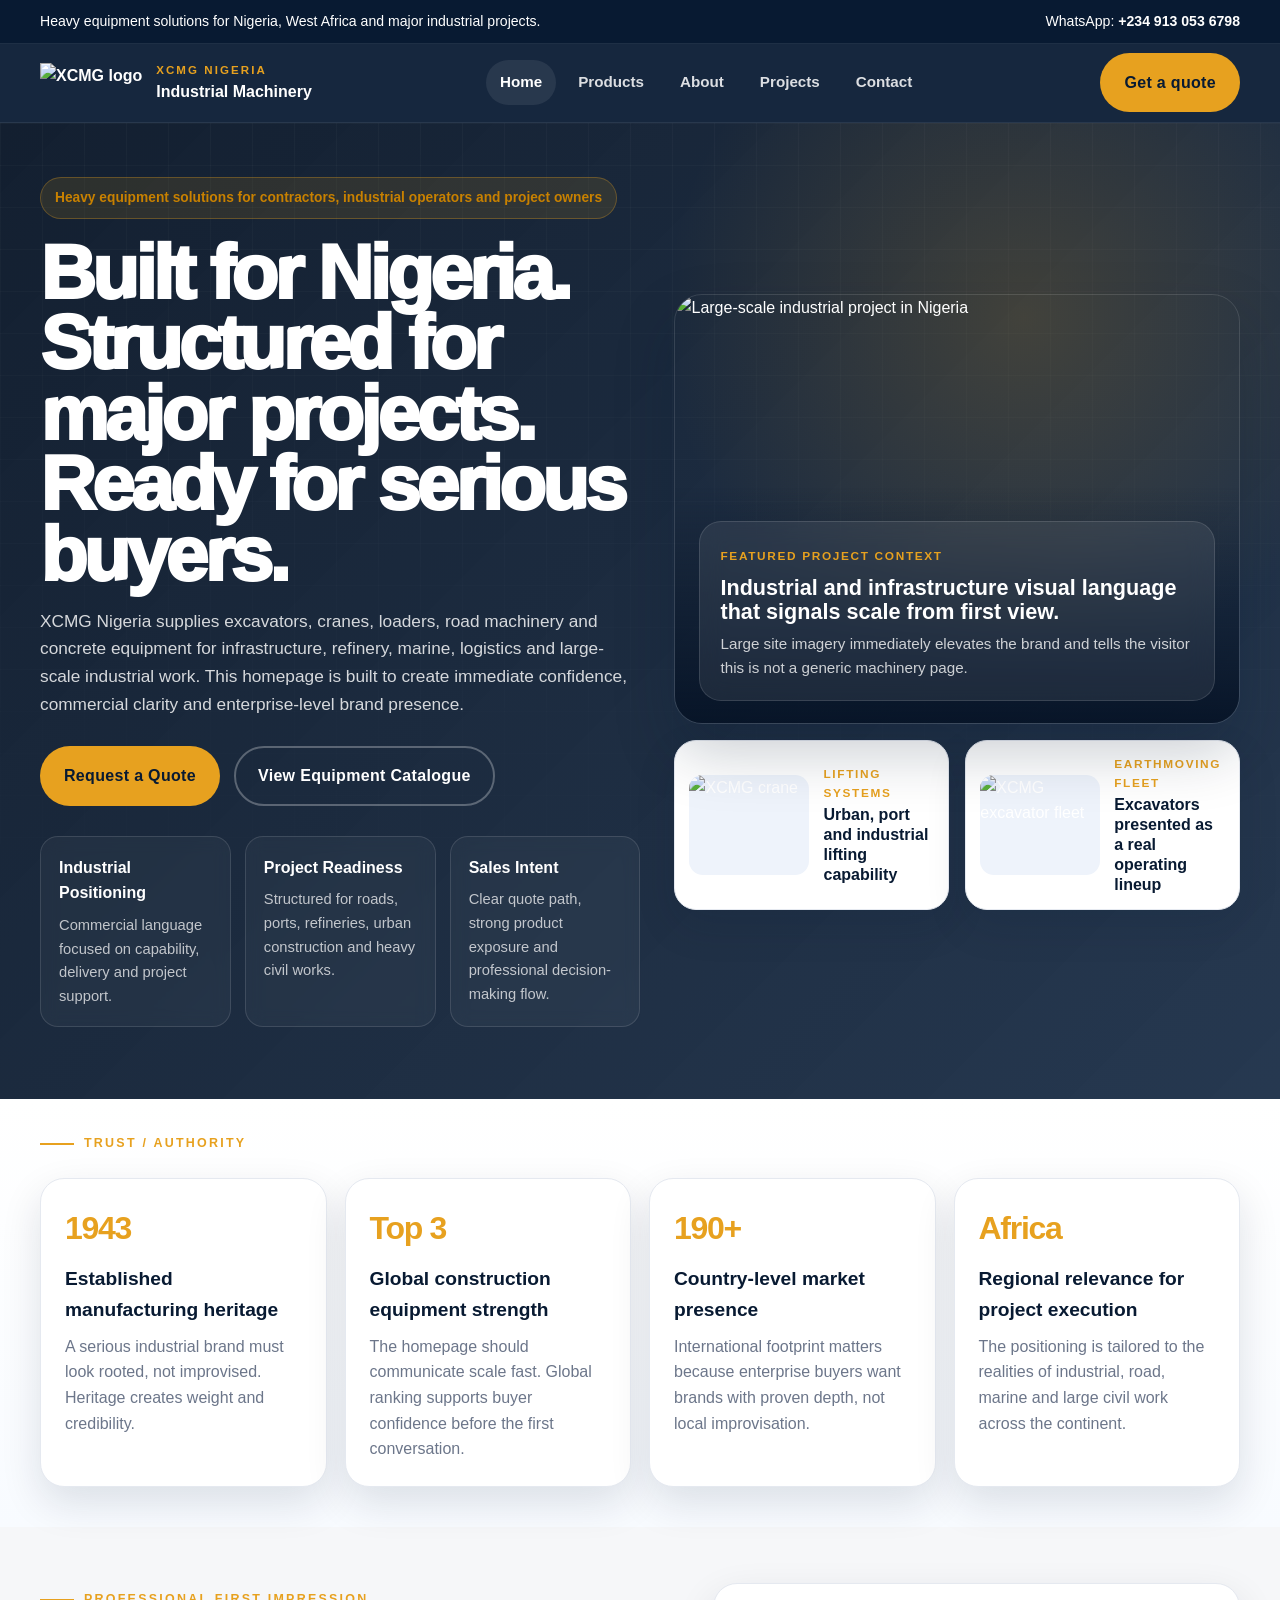
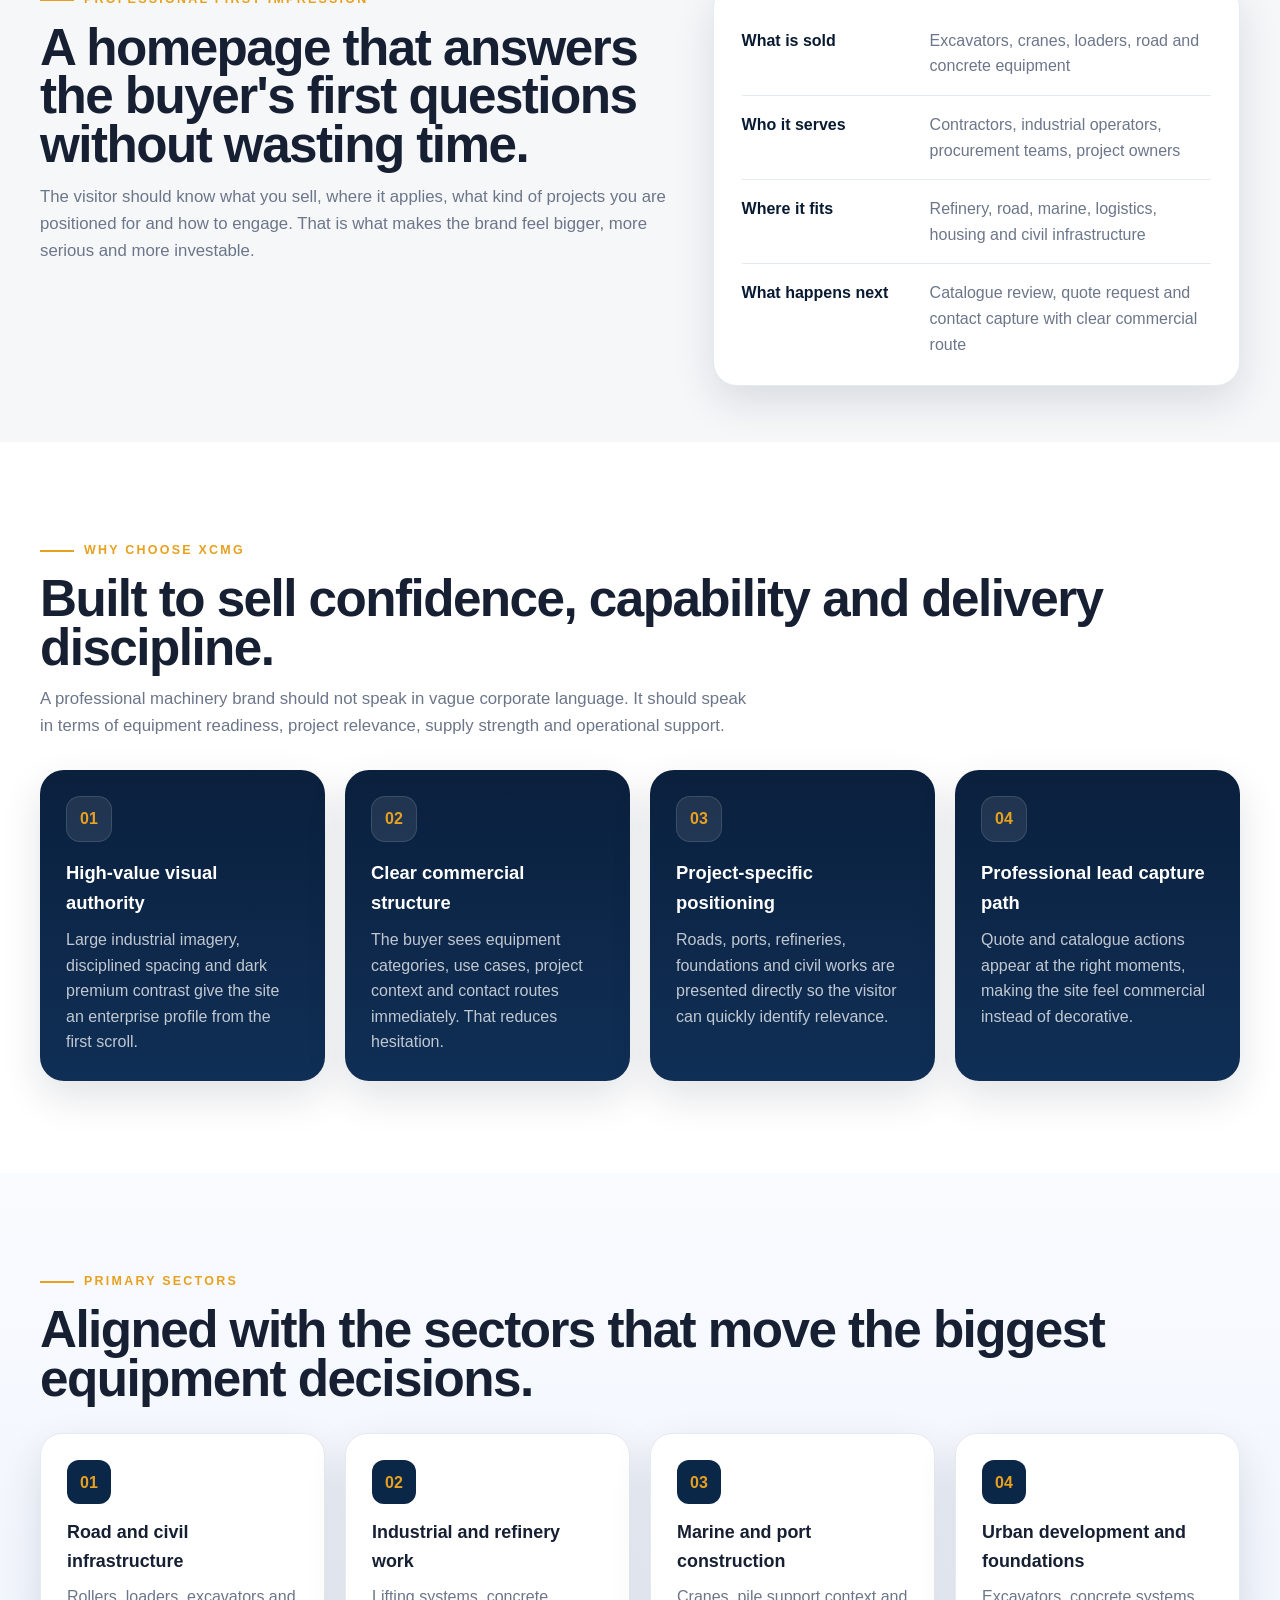
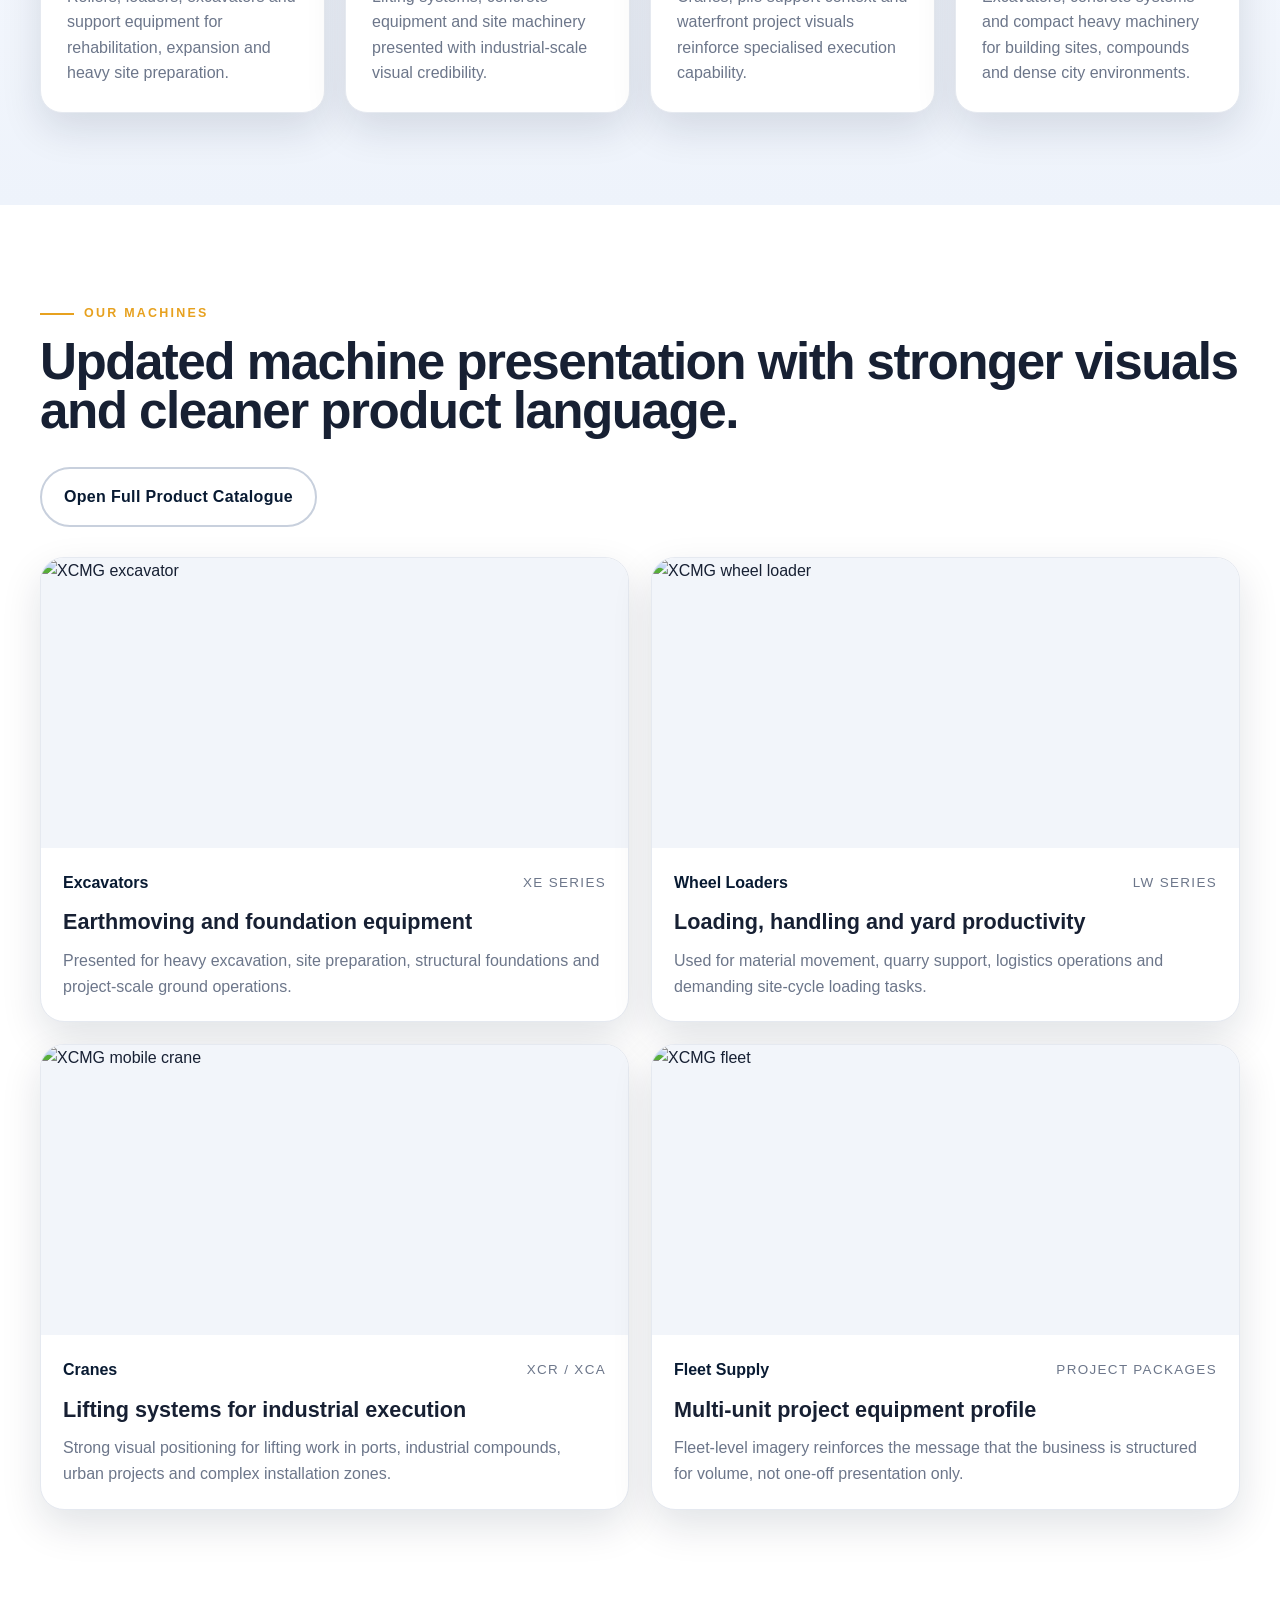
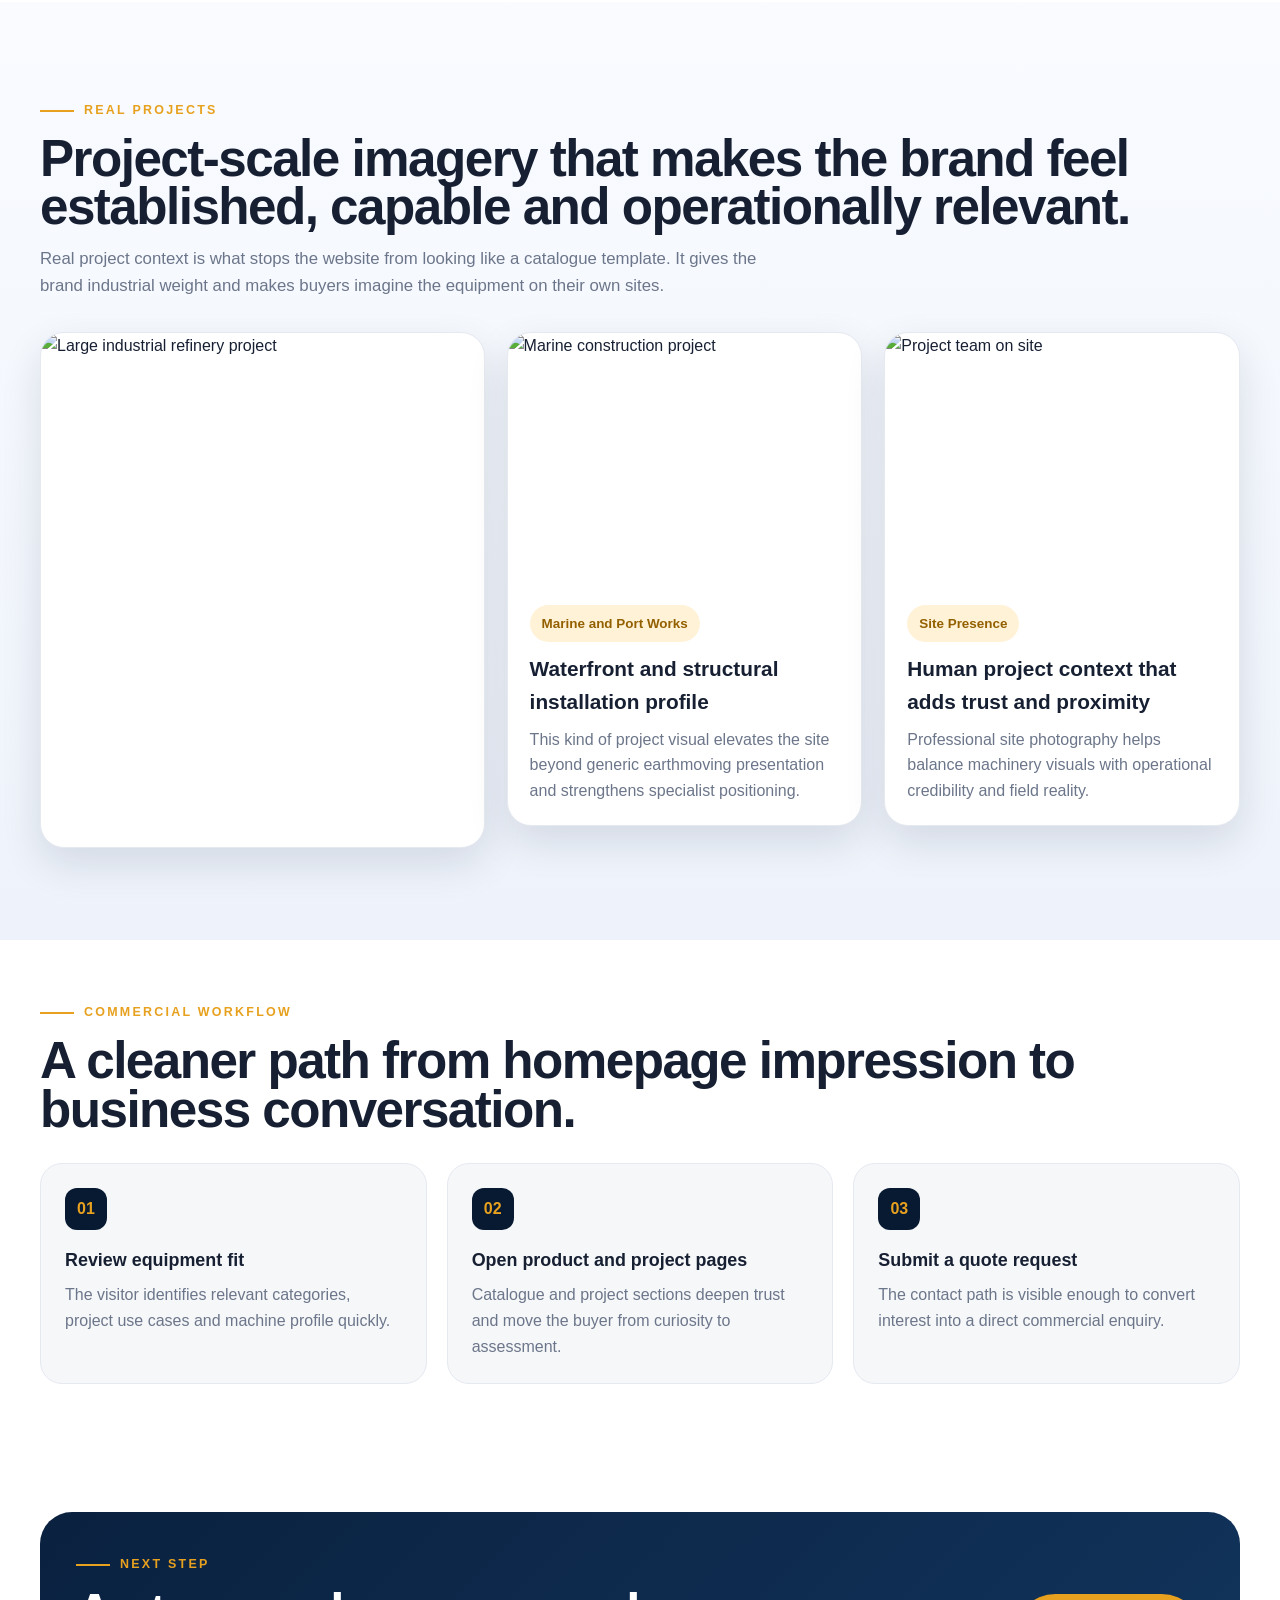
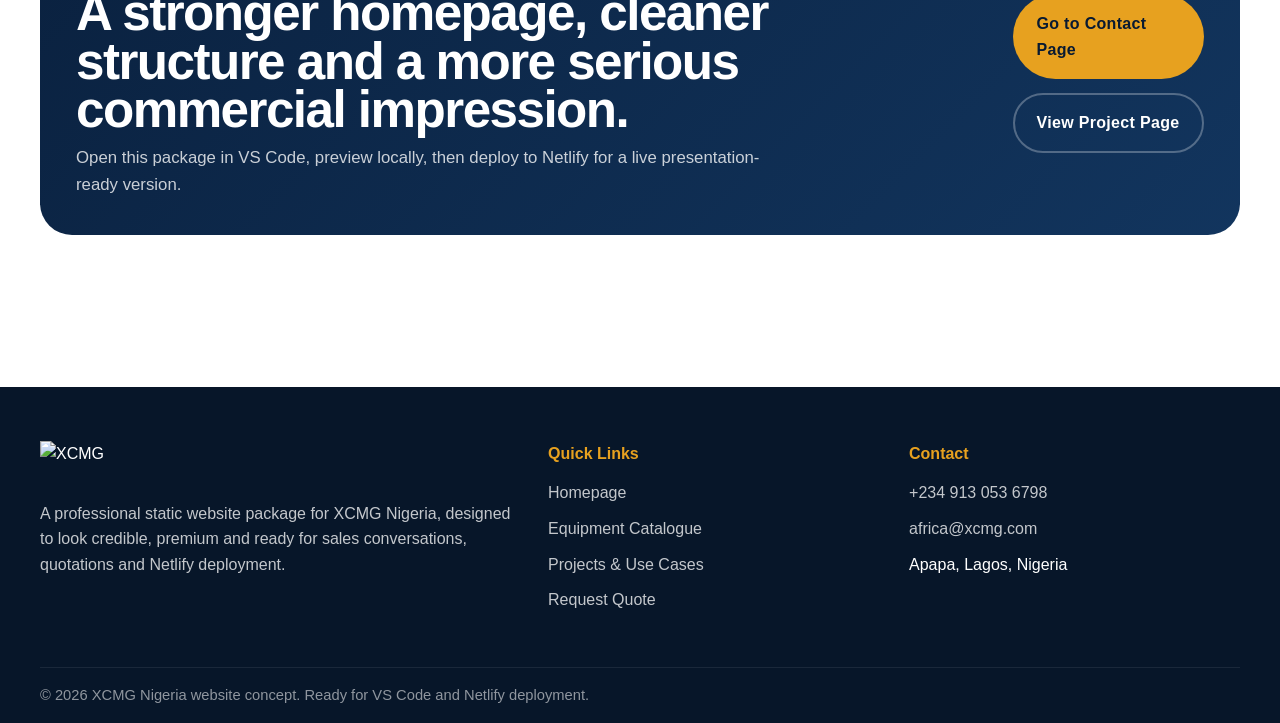
==== commit 2c9ff55a: "Update image paths and links in index.html" ====
--- a/index.html
+++ b/index.html
@@ -22,8 +22,8 @@
           and enterprise-level brand presence.
         </p>
         <div class="btn-row hero-actions">
-          <a class="btn btn-primary" href="pages/contact.html">Request a Quote</a>
-          <a class="btn btn-outline-light" href="pages/products.html">View Equipment Catalogue</a>
+          <a class="btn btn-primary" href="contact.html">Request a Quote</a>
+          <a class="btn btn-outline-light" href="products.html">View Equipment Catalogue</a>
         </div>
         <div class="hero-metrics">
           <div class="hero-metric">
@@ -43,7 +43,7 @@
 
       <aside class="hero-stage reveal visible-first">
         <div class="hero-stage-main">
-          <img src="images/dangote-aerial.png" alt="Large-scale industrial project in Nigeria">
+          <img src="dangote-aerial.png" alt="Large-scale industrial project in Nigeria">
           <div class="hero-stage-card">
             <span class="mini-label">Featured Project Context</span>
             <h3>Industrial and infrastructure visual language that signals scale from first view.</h3>
@@ -52,14 +52,14 @@
         </div>
         <div class="hero-stage-grid">
           <article class="stage-tile">
-            <img src="images/xcr90-crane.png" alt="XCMG crane">
+            <img src="xcr90-crane.png" alt="XCMG crane">
             <div>
               <span class="mini-label">Lifting Systems</span>
               <strong>Urban, port and industrial lifting capability</strong>
             </div>
           </article>
           <article class="stage-tile">
-            <img src="images/excavator-fleet.png" alt="XCMG excavator fleet">
+            <img src="excavator-fleet.png" alt="XCMG excavator fleet">
             <div>
               <span class="mini-label">Earthmoving Fleet</span>
               <strong>Excavators presented as a real operating lineup</strong>
@@ -188,11 +188,11 @@
           <div class="eyebrow">Our Machines</div>
           <h2 class="section-title reveal">Updated machine presentation with stronger visuals and cleaner product language.</h2>
         </div>
-        <a class="btn btn-outline reveal" href="pages/products.html">Open Full Product Catalogue</a>
+        <a class="btn btn-outline reveal" href="products.html">Open Full Product Catalogue</a>
       </div>
       <div class="machine-grid-pro">
         <article class="machine-card-pro reveal">
-          <div class="machine-media-pro"><img src="images/xe215c-cutout.png" alt="XCMG excavator"></div>
+          <div class="machine-media-pro"><img src="xe215c-cutout.png" alt="XCMG excavator"></div>
           <div class="machine-body-pro">
             <div class="machine-head"><span class="machine-label">Excavators</span><span class="machine-model">XE Series</span></div>
             <h3>Earthmoving and foundation equipment</h3>
@@ -200,7 +200,7 @@
           </div>
         </article>
         <article class="machine-card-pro reveal">
-          <div class="machine-media-pro"><img src="images/loader-yard.png" alt="XCMG wheel loader"></div>
+          <div class="machine-media-pro"><img src="loader-yard.png" alt="XCMG wheel loader"></div>
           <div class="machine-body-pro">
             <div class="machine-head"><span class="machine-label">Wheel Loaders</span><span class="machine-model">LW Series</span></div>
             <h3>Loading, handling and yard productivity</h3>
@@ -208,7 +208,7 @@
           </div>
         </article>
         <article class="machine-card-pro reveal">
-          <div class="machine-media-pro"><img src="images/xcr90-crane.png" alt="XCMG mobile crane"></div>
+          <div class="machine-media-pro"><img src="xcr90-crane.png" alt="XCMG mobile crane"></div>
           <div class="machine-body-pro">
             <div class="machine-head"><span class="machine-label">Cranes</span><span class="machine-model">XCR / XCA</span></div>
             <h3>Lifting systems for industrial execution</h3>
@@ -216,7 +216,7 @@
           </div>
         </article>
         <article class="machine-card-pro reveal">
-          <div class="machine-media-pro"><img src="images/excavator-fleet.png" alt="XCMG fleet"></div>
+          <div class="machine-media-pro"><img src="excavator-fleet.png" alt="XCMG fleet"></div>
           <div class="machine-body-pro">
             <div class="machine-head"><span class="machine-label">Fleet Supply</span><span class="machine-model">Project Packages</span></div>
             <h3>Multi-unit project equipment profile</h3>
@@ -238,7 +238,7 @@
 
       <div class="projects-grid-pro">
         <article class="project-pro project-large reveal">
-          <div class="project-pro-media"><img src="images/dangote-aerial.png" alt="Large industrial refinery project"></div>
+          <div class="project-pro-media"><img src="dangote-aerial.png" alt="Large industrial refinery project"></div>
           <div class="project-pro-body">
             <span class="stat-chip">Industrial Complex Context</span>
             <h3>Large-scale refinery and industrial development visual narrative</h3>
@@ -246,7 +246,7 @@
           </div>
         </article>
         <article class="project-pro reveal">
-          <div class="project-pro-media"><img src="images/marine-crane-project.png" alt="Marine construction project"></div>
+          <div class="project-pro-media"><img src="marine-crane-project.png" alt="Marine construction project"></div>
           <div class="project-pro-body">
             <span class="stat-chip">Marine and Port Works</span>
             <h3>Waterfront and structural installation profile</h3>
@@ -254,7 +254,7 @@
           </div>
         </article>
         <article class="project-pro reveal">
-          <div class="project-pro-media"><img src="images/site-team.png" alt="Project team on site"></div>
+          <div class="project-pro-media"><img src="site-team.png" alt="Project team on site"></div>
           <div class="project-pro-body">
             <span class="stat-chip">Site Presence</span>
             <h3>Human project context that adds trust and proximity</h3>
@@ -298,15 +298,15 @@
           <p class="section-sub light">Open this package in VS Code, preview locally, then deploy to Netlify for a live presentation-ready version.</p>
         </div>
         <div class="btn-row">
-          <a class="btn btn-primary" href="pages/contact.html">Go to Contact Page</a>
-          <a class="btn btn-outline-light" href="pages/projects.html">View Project Page</a>
+          <a class="btn btn-primary" href="contact.html">Go to Contact Page</a>
+          <a class="btn btn-outline-light" href="projects.html">View Project Page</a>
         </div>
       </div>
     </div>
   </section>
 
   <div id="footer-root"></div>
-  <script src="js/global.js"></script>
+  <script src="global.js"></script>
   <script>injectLayout('home');</script>
 </body>
 </html>
